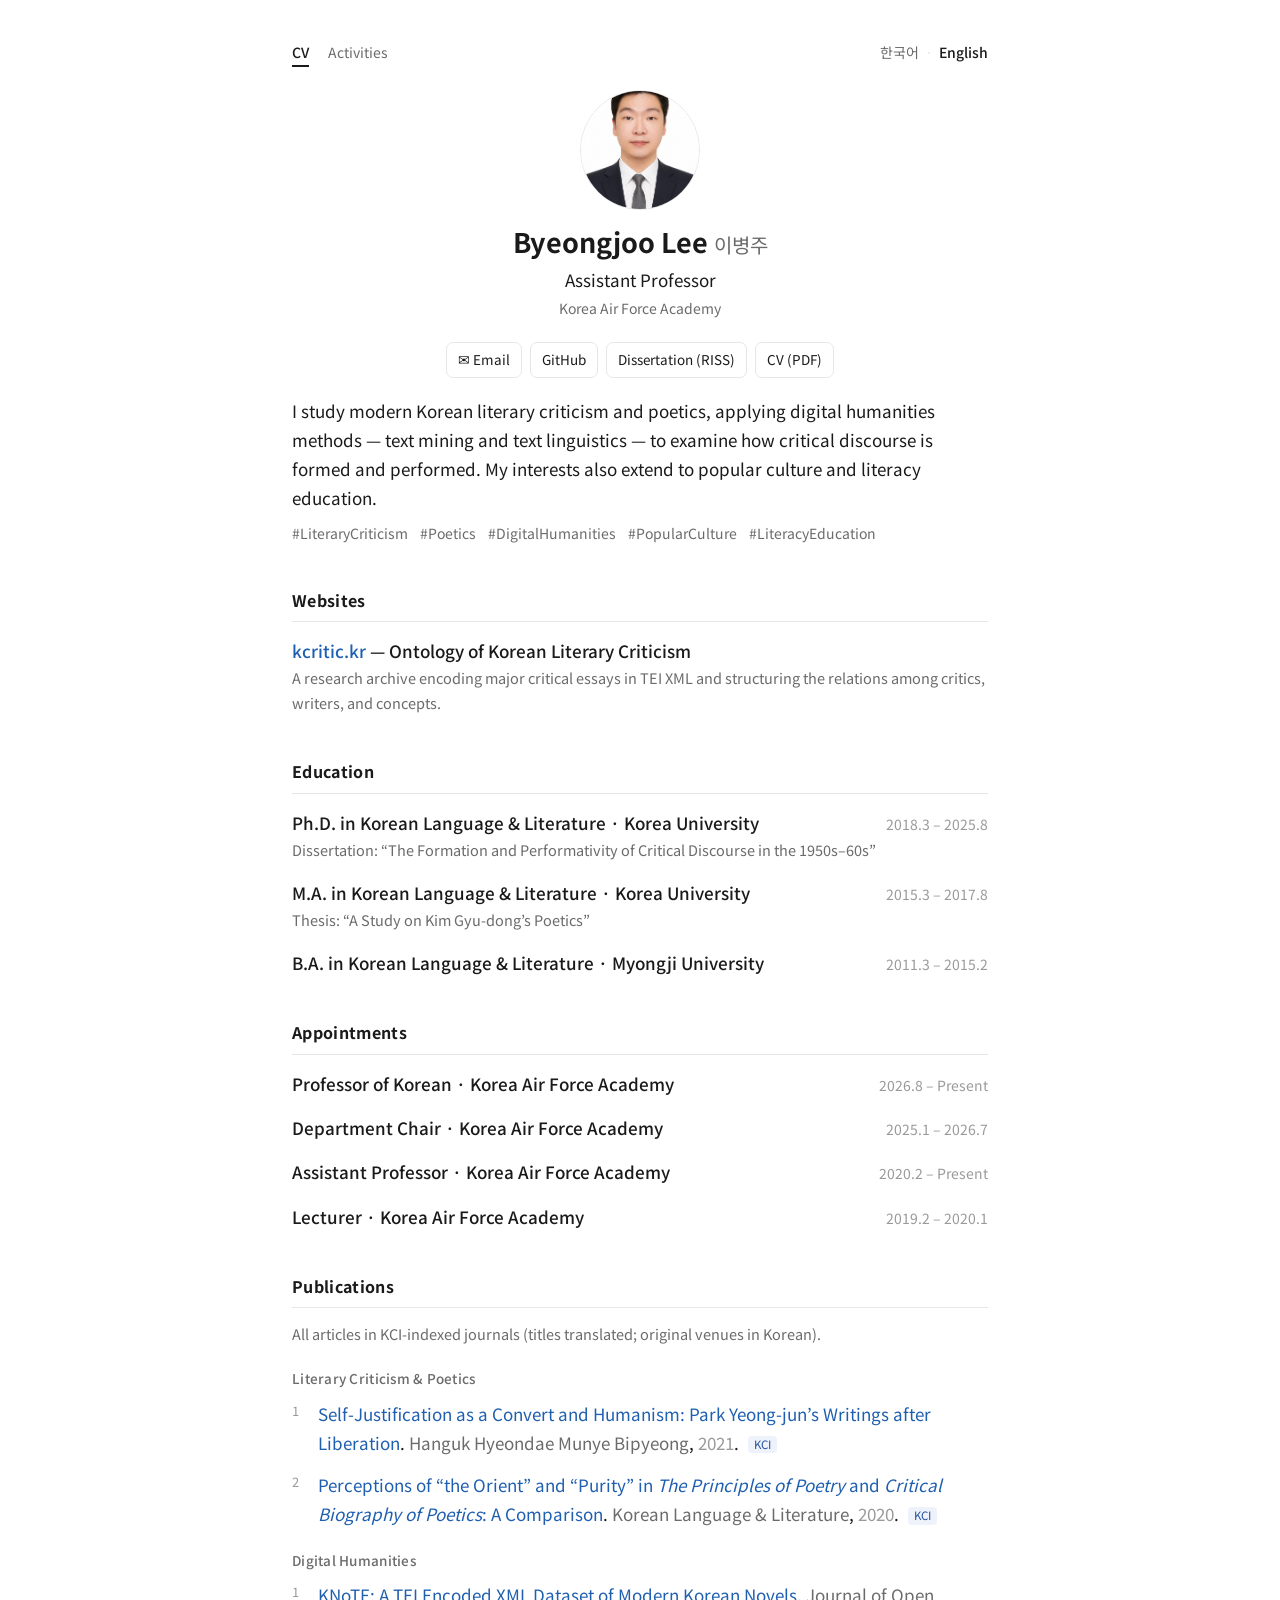
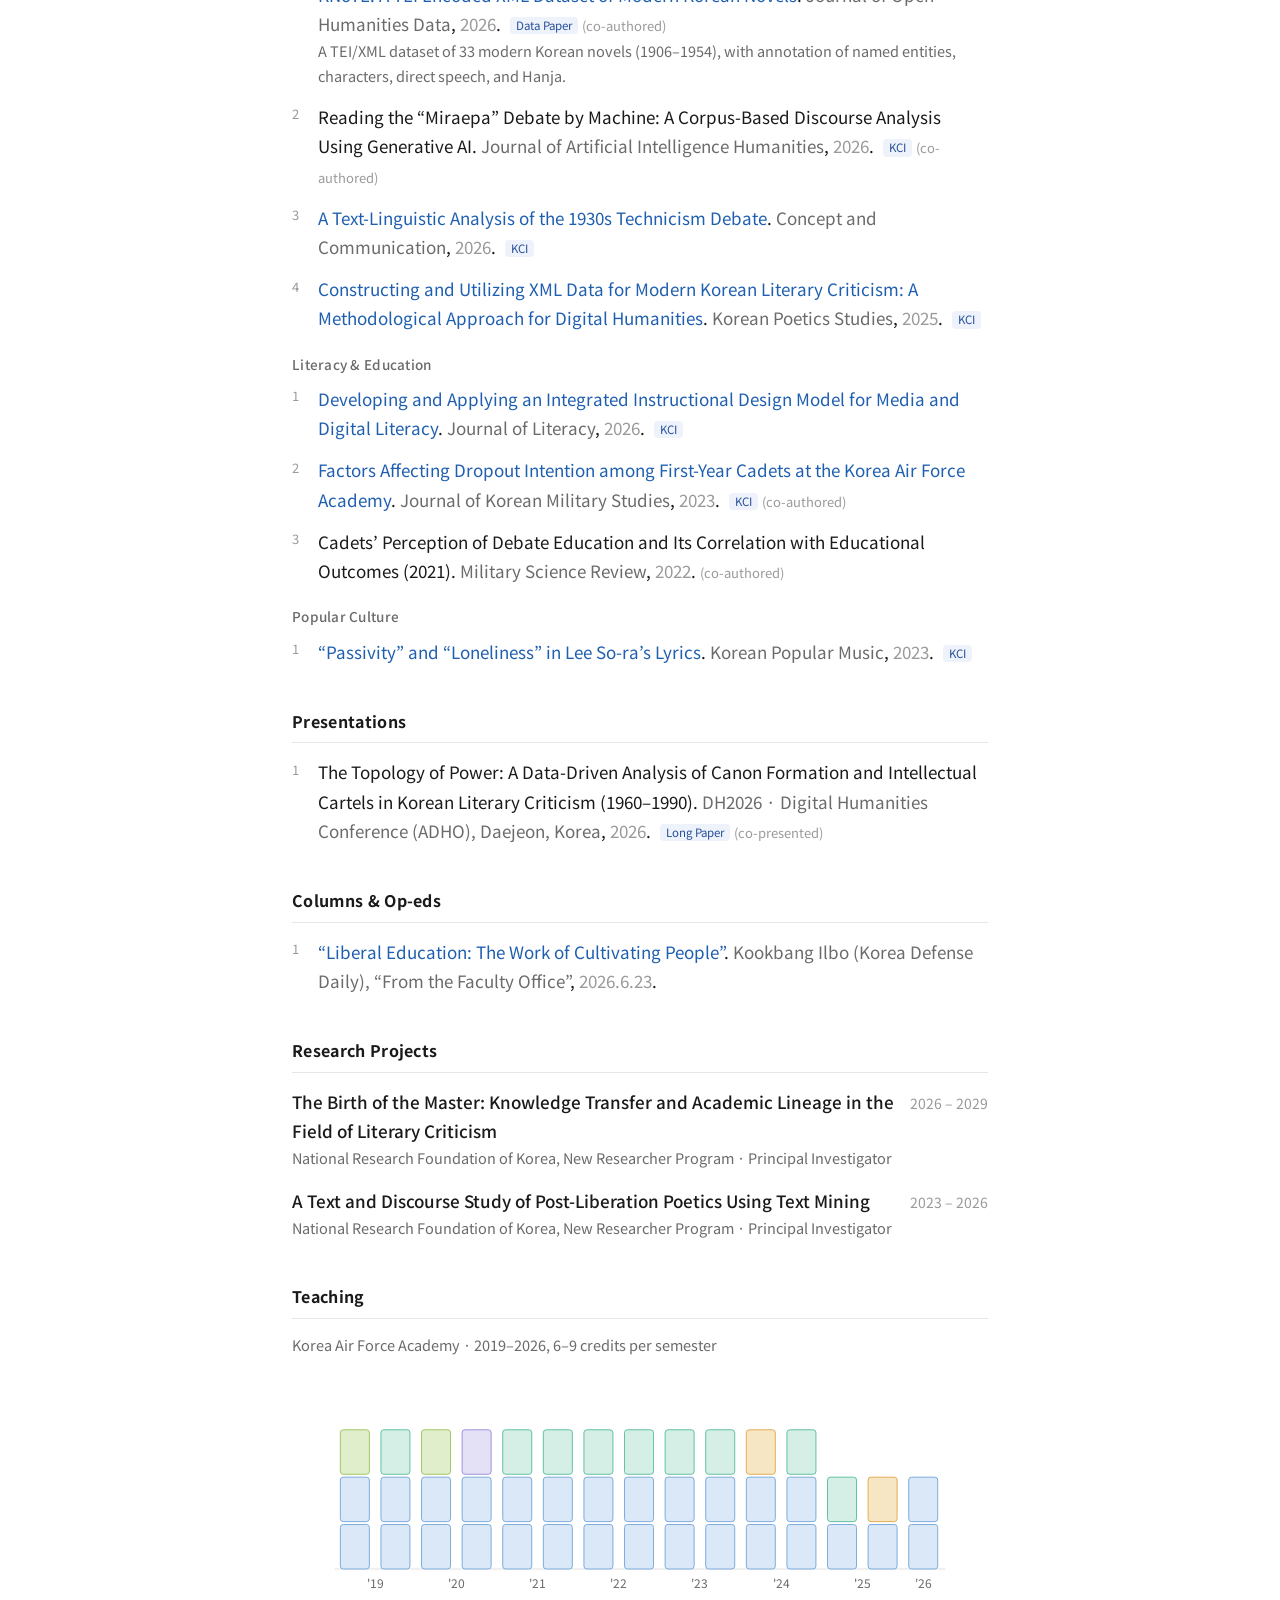
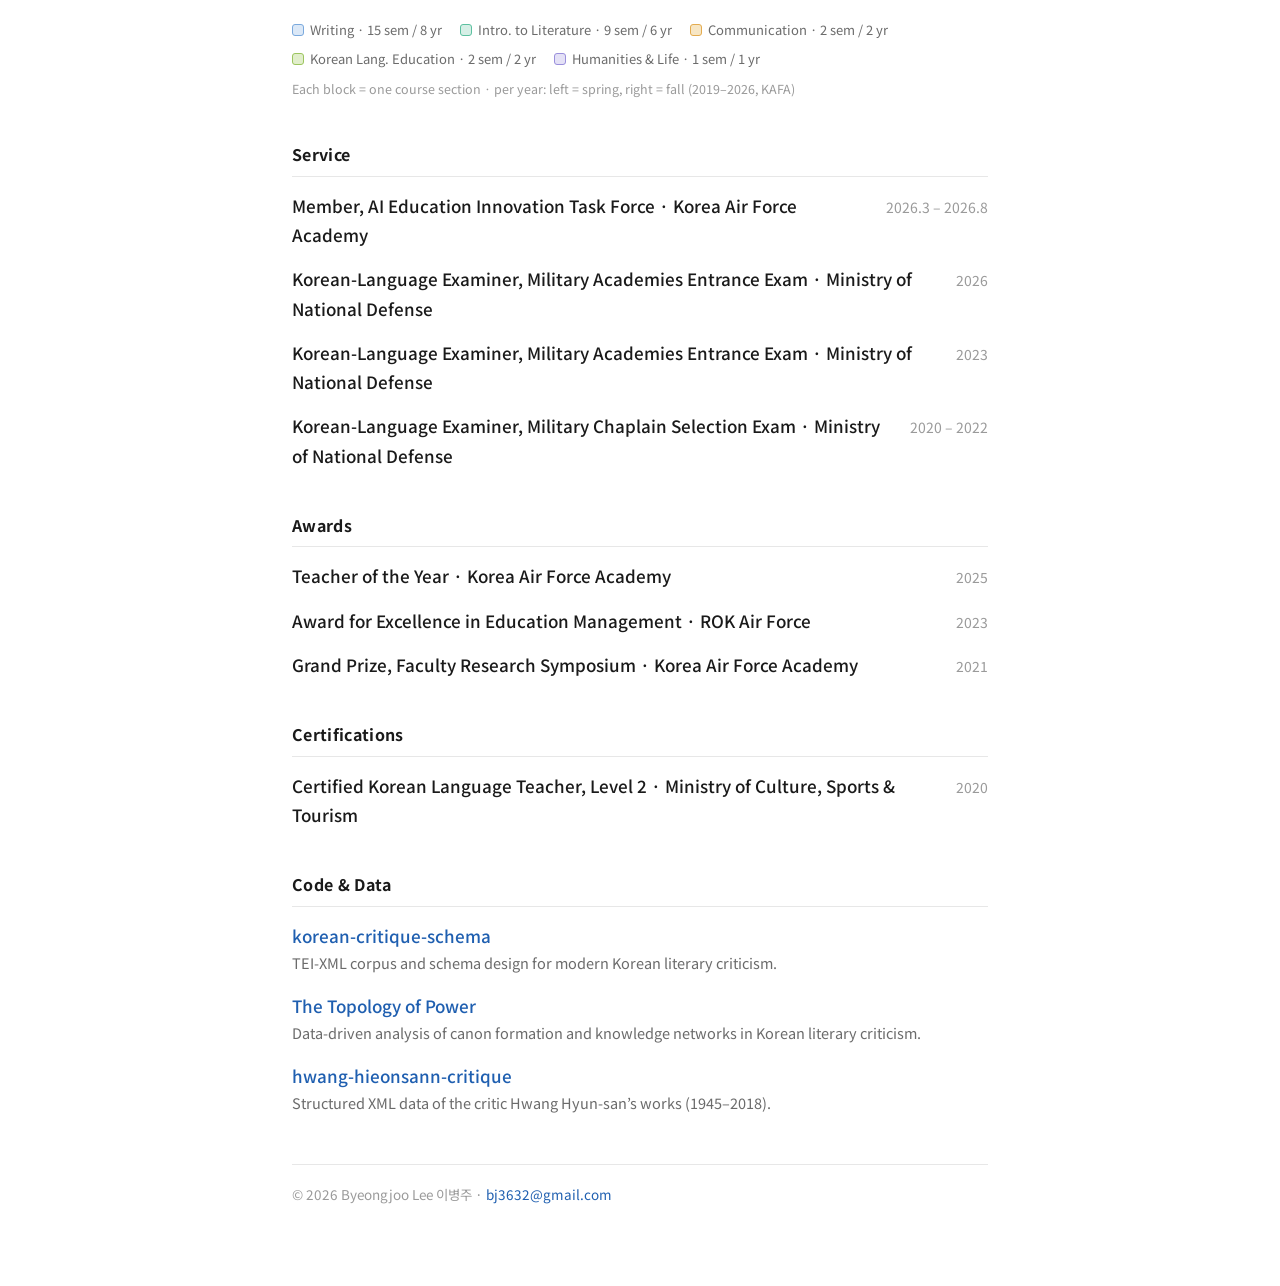
==== en/index.html @ 8354d191 "칼럼·기고 섹션 신설 및 국방일보 칼럼 추가 (한/영) - Columns & Op-eds 섹션 추가 (Presentations 아래) - 국방일보 「교수실에서」 '교양, 사람을 기" ====
<!DOCTYPE html>
<html lang="en">
<head>
<meta charset="utf-8">
<meta name="viewport" content="width=device-width, initial-scale=1">
<title>Byeongjoo Lee 이병주</title>
<meta name="description" content="Byeongjoo Lee — Assistant Professor, Korea Air Force Academy. Modern Korean literary criticism, poetics, and digital humanities.">
<link rel="preconnect" href="https://fonts.googleapis.com">
<link rel="preconnect" href="https://fonts.gstatic.com" crossorigin>
<link href="https://fonts.googleapis.com/css2?family=Noto+Sans+KR:wght@400;500;700&display=swap" rel="stylesheet">
<link rel="stylesheet" href="/style.css">
</head>
<body>
<main class="wrap">

  <div class="topbar">
    <nav class="tabs">
      <a class="on" href="/en/">CV</a>
      <a href="/en/gallery.html">Activities</a>
    </nav>
    <div class="lang"><a href="/">한국어</a><span class="sep">·</span><span class="on">English</span></div>
  </div>

  <header>
    <img src="/photo.jpg" alt="Byeongjoo Lee">
    <div>
      <h1 class="name">Byeongjoo Lee <span class="en">이병주</span></h1>
      <p class="role">Assistant Professor
        <span class="en">Korea Air Force Academy</span>
      </p>
    </div>
  </header>

  <nav class="links">
    <a href="mailto:bj3632@gmail.com">✉ Email</a>
    <a href="https://github.com/ByeongjooLee" target="_blank" rel="noopener">GitHub</a>
    <a href="https://www.riss.kr/link?id=T17283186" target="_blank" rel="noopener">Dissertation (RISS)</a>
    <a href="/cv.pdf" target="_blank" rel="noopener">CV (PDF)</a>
  </nav>

  <section class="bio">
    <p>I study modern Korean literary criticism and poetics, applying digital humanities methods — text mining and text linguistics — to examine how critical discourse is formed and performed. My interests also extend to popular culture and literacy education.</p>
    <div class="tags">
      <span>#LiteraryCriticism</span><span>#Poetics</span><span>#DigitalHumanities</span><span>#PopularCulture</span><span>#LiteracyEducation</span>
    </div>
  </section>

  <h2>Websites</h2>
  <div class="entry">
    <div class="row"><span class="t"><a href="https://kcritic.kr/" target="_blank" rel="noopener">kcritic.kr</a> — Ontology of Korean Literary Criticism</span></div>
    <div class="sub">A research archive encoding major critical essays in TEI XML and structuring the relations among critics, writers, and concepts.</div>
  </div>

  <h2>Education</h2>
  <div class="entry">
    <div class="row"><span class="t">Ph.D. in Korean Language &amp; Literature · Korea University</span><span class="d">2018.3 – 2025.8</span></div>
    <div class="sub">Dissertation: “The Formation and Performativity of Critical Discourse in the 1950s–60s”</div>
  </div>
  <div class="entry">
    <div class="row"><span class="t">M.A. in Korean Language &amp; Literature · Korea University</span><span class="d">2015.3 – 2017.8</span></div>
    <div class="sub">Thesis: “A Study on Kim Gyu-dong’s Poetics”</div>
  </div>
  <div class="entry">
    <div class="row"><span class="t">B.A. in Korean Language &amp; Literature · Myongji University</span><span class="d">2011.3 – 2015.2</span></div>
  </div>

  <h2>Appointments</h2>
  <div class="entry">
    <div class="row"><span class="t">Professor of Korean · Korea Air Force Academy</span><span class="d">2026.8 – Present</span></div>
  </div>
  <div class="entry">
    <div class="row"><span class="t">Department Chair · Korea Air Force Academy</span><span class="d">2025.1 – 2026.7</span></div>
  </div>
  <div class="entry">
    <div class="row"><span class="t">Assistant Professor · Korea Air Force Academy</span><span class="d">2020.2 – Present</span></div>
  </div>
  <div class="entry">
    <div class="row"><span class="t">Lecturer · Korea Air Force Academy</span><span class="d">2019.2 – 2020.1</span></div>
  </div>

  <h2>Publications</h2>
  <p class="sub" style="margin:0 0 4px;">All articles in KCI-indexed journals (titles translated; original venues in Korean).</p>

  <div class="ptype">Literary Criticism &amp; Poetics</div>
  <ol class="pubs">
    <li><a href="/papers/2021-park-yeongjun-humanism.pdf" download>Self-Justification as a Convert and Humanism: Park Yeong-jun’s Writings after Liberation</a>.
      <span class="venue">Hanguk Hyeondae Munye Bipyeong</span>, <span class="yr">2021</span>. <span class="badge">KCI</span></li>
    <li><a href="/papers/2020-orient-purity.pdf" download>Perceptions of “the Orient” and “Purity” in <i>The Principles of Poetry</i> and <i>Critical Biography of Poetics</i>: A Comparison</a>.
      <span class="venue">Korean Language &amp; Literature</span>, <span class="yr">2020</span>. <span class="badge">KCI</span></li>
  </ol>

  <div class="ptype">Digital Humanities</div>
  <ol class="pubs">
    <li><a href="https://doi.org/10.5334/johd.590" target="_blank" rel="noopener">KNoTE: A TEI Encoded XML Dataset of Modern Korean Novels</a>.
      <span class="venue">Journal of Open Humanities Data</span>, <span class="yr">2026</span>. <span class="badge">Data Paper</span> <span class="co">(co-authored)</span>
      <div class="sub">A TEI/XML dataset of 33 modern Korean novels (1906–1954), with annotation of named entities, characters, direct speech, and Hanja.</div></li>
    <li>Reading the “Miraepa” Debate by Machine: A Corpus-Based Discourse Analysis Using Generative AI.
      <span class="venue">Journal of Artificial Intelligence Humanities</span>, <span class="yr">2026</span>. <span class="badge">KCI</span> <span class="co">(co-authored)</span></li>
    <li><a href="/papers/2026-technicism-debate.pdf" download>A Text-Linguistic Analysis of the 1930s Technicism Debate</a>.
      <span class="venue">Concept and Communication</span>, <span class="yr">2026</span>. <span class="badge">KCI</span></li>
    <li><a href="/papers/2025-xml-criticism.pdf" download>Constructing and Utilizing XML Data for Modern Korean Literary Criticism: A Methodological Approach for Digital Humanities</a>.
      <span class="venue">Korean Poetics Studies</span>, <span class="yr">2025</span>. <span class="badge">KCI</span></li>
  </ol>

  <div class="ptype">Literacy &amp; Education</div>
  <ol class="pubs">
    <li><a href="/papers/2026-media-literacy.pdf" download>Developing and Applying an Integrated Instructional Design Model for Media and Digital Literacy</a>.
      <span class="venue">Journal of Literacy</span>, <span class="yr">2026</span>. <span class="badge">KCI</span></li>
    <li><a href="/papers/2023-cadet-dropout.pdf" download>Factors Affecting Dropout Intention among First-Year Cadets at the Korea Air Force Academy</a>.
      <span class="venue">Journal of Korean Military Studies</span>, <span class="yr">2023</span>. <span class="badge">KCI</span> <span class="co">(co-authored)</span></li>
    <li>Cadets’ Perception of Debate Education and Its Correlation with Educational Outcomes (2021).
      <span class="venue">Military Science Review</span>, <span class="yr">2022</span>. <span class="co">(co-authored)</span></li>
  </ol>

  <div class="ptype">Popular Culture</div>
  <ol class="pubs">
    <li><a href="/papers/2023-leesora-lyrics.pdf" download>“Passivity” and “Loneliness” in Lee So-ra’s Lyrics</a>.
      <span class="venue">Korean Popular Music</span>, <span class="yr">2023</span>. <span class="badge">KCI</span></li>
  </ol>

  <h2>Presentations</h2>
  <ol class="pubs">
    <li>The Topology of Power: A Data-Driven Analysis of Canon Formation and Intellectual Cartels in Korean Literary Criticism (1960–1990).
      <span class="venue">DH2026 · Digital Humanities Conference (ADHO), Daejeon, Korea</span>, <span class="yr">2026</span>. <span class="badge">Long Paper</span> <span class="co">(co-presented)</span></li>
  </ol>

  <h2>Columns &amp; Op-eds</h2>
  <ol class="pubs">
    <li><a href="https://kookbang.dema.mil.kr/newsWeb/20260623/1/ATCE_CTGR_0050060000/view.do" target="_blank" rel="noopener">“Liberal Education: The Work of Cultivating People”</a>.
      <span class="venue">Kookbang Ilbo (Korea Defense Daily), “From the Faculty Office”</span>, <span class="yr">2026.6.23</span>.</li>
  </ol>

  <h2>Research Projects</h2>
  <div class="entry">
    <div class="row"><span class="t">The Birth of the Master: Knowledge Transfer and Academic Lineage in the Field of Literary Criticism</span><span class="d">2026 – 2029</span></div>
    <div class="sub">National Research Foundation of Korea, New Researcher Program · Principal Investigator</div>
  </div>
  <div class="entry">
    <div class="row"><span class="t">A Text and Discourse Study of Post-Liberation Poetics Using Text Mining</span><span class="d">2023 – 2026</span></div>
    <div class="sub">National Research Foundation of Korea, New Researcher Program · Principal Investigator</div>
  </div>

  <h2>Teaching</h2>
  <p class="sub" style="margin:0 0 4px;">Korea Air Force Academy · 2019–2026, 6–9 credits per semester</p>
  <div id="teaching-chart" data-lang="en"></div>

  <h2>Service</h2>
  <div class="entry">
    <div class="row"><span class="t">Member, AI Education Innovation Task Force · Korea Air Force Academy</span><span class="d">2026.3 – 2026.8</span></div>
  </div>
  <div class="entry">
    <div class="row"><span class="t">Korean-Language Examiner, Military Academies Entrance Exam · Ministry of National Defense</span><span class="d">2026</span></div>
  </div>
  <div class="entry">
    <div class="row"><span class="t">Korean-Language Examiner, Military Academies Entrance Exam · Ministry of National Defense</span><span class="d">2023</span></div>
  </div>
  <div class="entry">
    <div class="row"><span class="t">Korean-Language Examiner, Military Chaplain Selection Exam · Ministry of National Defense</span><span class="d">2020 – 2022</span></div>
  </div>

  <h2>Awards</h2>
  <div class="entry">
    <div class="row"><span class="t">Teacher of the Year · Korea Air Force Academy</span><span class="d">2025</span></div>
  </div>
  <div class="entry">
    <div class="row"><span class="t">Award for Excellence in Education Management · ROK Air Force</span><span class="d">2023</span></div>
  </div>
  <div class="entry">
    <div class="row"><span class="t">Grand Prize, Faculty Research Symposium · Korea Air Force Academy</span><span class="d">2021</span></div>
  </div>

  <h2>Certifications</h2>
  <div class="entry">
    <div class="row"><span class="t">Certified Korean Language Teacher, Level 2 · Ministry of Culture, Sports &amp; Tourism</span><span class="d">2020</span></div>
  </div>

  <h2>Code &amp; Data</h2>
  <div class="entry">
    <div class="row"><span class="t"><a href="https://github.com/ByeongjooLee/korean-critique-schema" target="_blank" rel="noopener">korean-critique-schema</a></span></div>
    <div class="sub">TEI-XML corpus and schema design for modern Korean literary criticism.</div>
  </div>
  <div class="entry">
    <div class="row"><span class="t"><a href="https://github.com/ByeongjooLee/The-Topology-of-Power" target="_blank" rel="noopener">The Topology of Power</a></span></div>
    <div class="sub">Data-driven analysis of canon formation and knowledge networks in Korean literary criticism.</div>
  </div>
  <div class="entry">
    <div class="row"><span class="t"><a href="https://github.com/ByeongjooLee/hwang-hieonsann-critique" target="_blank" rel="noopener">hwang-hieonsann-critique</a></span></div>
    <div class="sub">Structured XML data of the critic Hwang Hyun-san’s works (1945–2018).</div>
  </div>

  <footer>
    © <span id="yr">2026</span> Byeongjoo Lee 이병주 · <a href="mailto:bj3632@gmail.com">bj3632@gmail.com</a>
  </footer>

</main>
<script src="/teaching.js" defer></script>
<script>document.getElementById('yr').textContent=new Date().getFullYear();</script>
</body>
</html>
---- style.css ----
:root{
  --ink:#1a1a1a;
  --muted:#6b6b6b;
  --faint:#9a9a9a;
  --line:#e7e7e7;
  --link:#1f5fb0;
  --badge-bg:#eef2fb;
  --badge-ink:#27509a;
}
*{box-sizing:border-box;}
html{-webkit-text-size-adjust:100%;}
body{
  font-family:"Noto Sans KR","Apple SD Gothic Neo","Malgun Gothic",-apple-system,BlinkMacSystemFont,"Segoe UI",Roboto,sans-serif;
  color:var(--ink);
  background:#fff;
  line-height:1.72;
  font-size:17px;
  margin:0;
}
.wrap{max-width:740px;margin:0 auto;padding:40px 22px 80px;}
a{color:var(--link);text-decoration:none;}
a:hover{text-decoration:underline;}

/* Top bar: tabs + language */
.topbar{display:flex;justify-content:space-between;align-items:center;gap:12px;margin-bottom:26px;font-size:14px;flex-wrap:wrap;}
.tabs a{margin-right:16px;color:var(--muted);padding-bottom:3px;}
.tabs a:hover{text-decoration:none;color:var(--ink);}
.tabs a.on{color:var(--ink);font-weight:500;border-bottom:2px solid var(--ink);}
.lang a{color:var(--muted);}
.lang .on{color:var(--ink);font-weight:500;}
.lang .sep{color:var(--line);margin:0 6px;}

/* Header (centered) */
header{display:flex;flex-direction:column;align-items:center;text-align:center;gap:14px;margin-top:6px;}
header img{width:120px;height:120px;border-radius:50%;object-fit:cover;flex-shrink:0;border:1px solid var(--line);}
.name{font-size:27px;font-weight:700;line-height:1.3;margin:0;}
.name .en{font-weight:400;color:var(--muted);font-size:20px;}
.role{margin:6px 0 0;color:var(--ink);}
.role .en{display:block;color:var(--muted);font-size:14px;margin-top:2px;}

/* Quick links */
.links{display:flex;flex-wrap:wrap;justify-content:center;gap:8px;margin:22px 0 8px;}
.links a{
  display:inline-flex;align-items:center;gap:6px;
  font-size:13.5px;color:var(--ink);
  border:1px solid var(--line);border-radius:7px;padding:5px 11px;
}
.links a:hover{border-color:#c9c9c9;text-decoration:none;background:#fafafa;}

/* Bio */
.bio{margin:18px 0 2px;}
.bio p{margin:0 0 8px;}
.tags{color:var(--muted);font-size:14px;}
.tags span{margin-right:12px;white-space:nowrap;}

/* Sections */
h2{
  font-size:16px;font-weight:700;letter-spacing:.02em;
  margin:42px 0 14px;padding-bottom:7px;border-bottom:1px solid var(--line);
}
.entry{margin-bottom:15px;}
.row{display:flex;justify-content:space-between;gap:16px;align-items:baseline;}
.row .t{font-weight:500;}
.row .d{color:var(--faint);font-size:14px;white-space:nowrap;}
.sub{color:var(--muted);font-size:14.5px;margin-top:1px;}

/* Publications */
.ptype{font-size:13.5px;color:var(--muted);margin:20px 0 8px;font-weight:500;letter-spacing:.02em;}
.ptype:first-of-type{margin-top:4px;}
ol.pubs{list-style:none;counter-reset:p;margin:0;padding:0;}
ol.pubs li{position:relative;padding-left:26px;margin-bottom:13px;}
ol.pubs li:before{
  counter-increment:p;content:counter(p);
  position:absolute;left:0;top:.1em;color:var(--faint);font-size:13px;
}
.venue{color:var(--muted);}
.yr{color:var(--faint);}
.co{color:var(--faint);font-size:13px;}
.badge{
  display:inline-block;font-size:11.5px;line-height:1.5;
  background:var(--badge-bg);color:var(--badge-ink);
  border-radius:4px;padding:0 6px;margin-left:5px;vertical-align:1px;
}

/* Teaching chart */
.chart-scroll{overflow-x:auto;margin-top:8px;}
.chart-scroll svg{min-width:560px;width:100%;height:auto;display:block;}
.legend{display:flex;flex-wrap:wrap;gap:6px 18px;margin-top:12px;font-size:13px;color:var(--muted);}
.legend i{display:inline-block;width:12px;height:12px;border-radius:3px;margin-right:6px;vertical-align:-1px;border:1px solid rgba(0,0,0,.15);}
.cap{font-size:12.5px;color:var(--faint);margin-top:8px;}

/* Gallery */
.gallery{display:grid;grid-template-columns:repeat(auto-fill,minmax(210px,1fr));gap:14px;margin-top:12px;}
.gallery figure{margin:0;}
.gallery img{width:100%;height:190px;object-fit:cover;border-radius:9px;border:1px solid var(--line);display:block;background:#f4f4f4;}
.gallery figcaption{font-size:13px;color:var(--muted);margin-top:7px;line-height:1.5;}
.empty{color:var(--faint);font-size:14.5px;border:1px dashed #d8d8d8;border-radius:10px;padding:30px 24px;text-align:center;margin-top:12px;}

footer{margin-top:48px;padding-top:18px;border-top:1px solid var(--line);color:var(--faint);font-size:13.5px;}

@media (max-width:560px){
  body{font-size:16px;}
  .wrap{padding:30px 18px 64px;}
  header img{width:96px;height:96px;}
  .name{font-size:23px;}
  .name .en{font-size:17px;}
  .row{flex-direction:column;}
  .row .d{font-size:13px;}
  .gallery img{height:160px;}
}
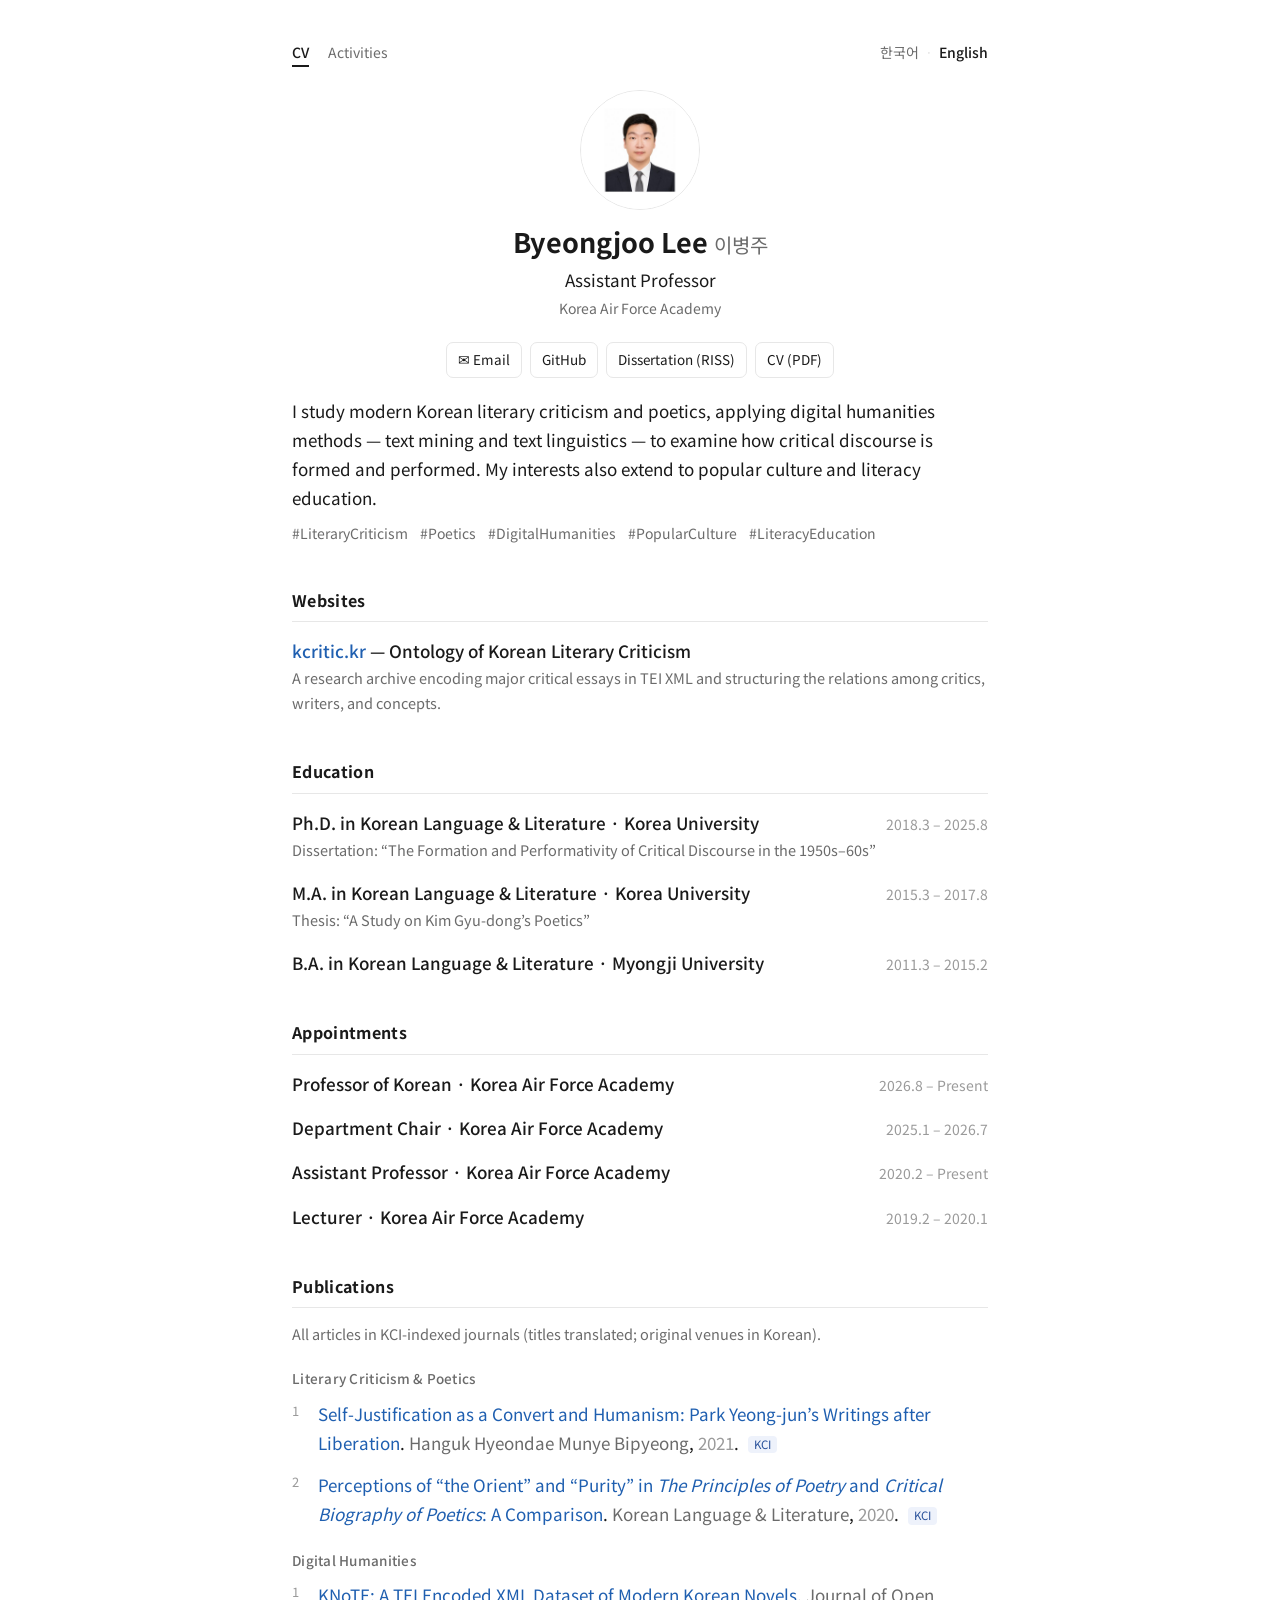
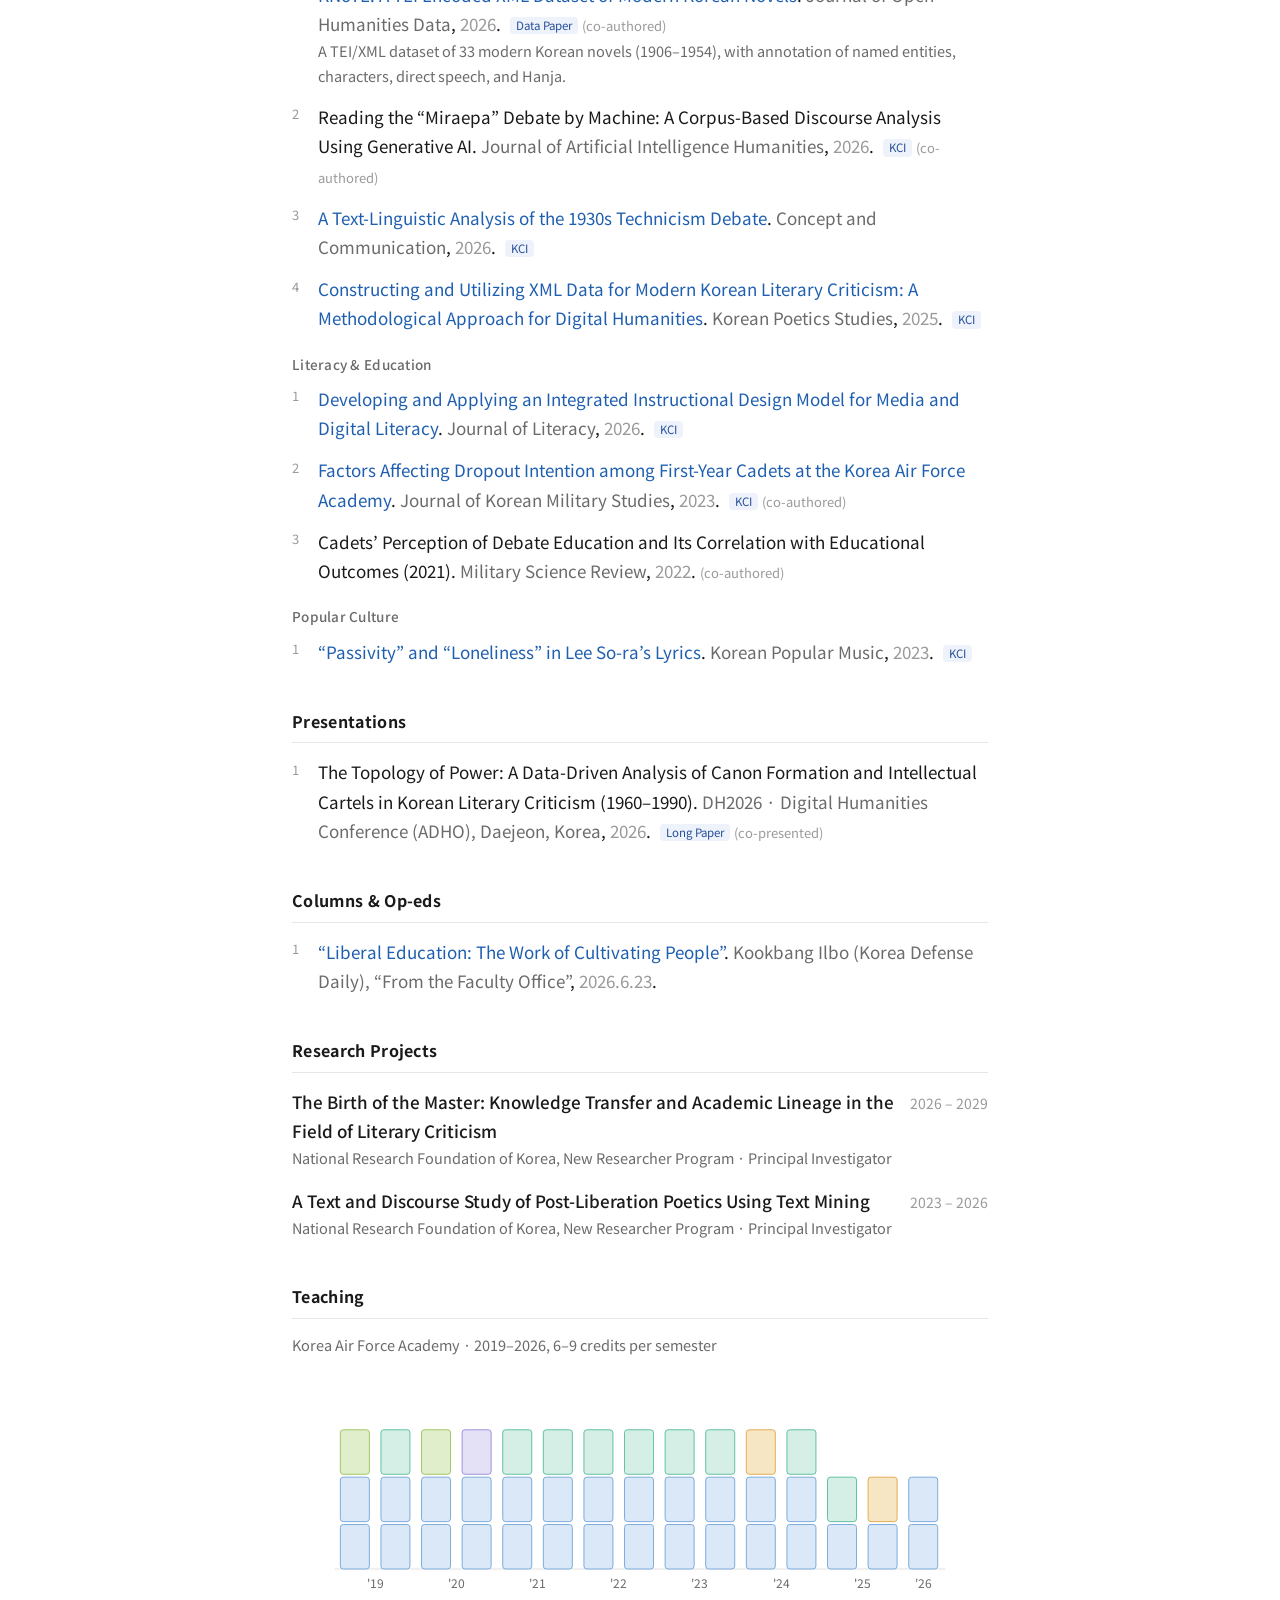
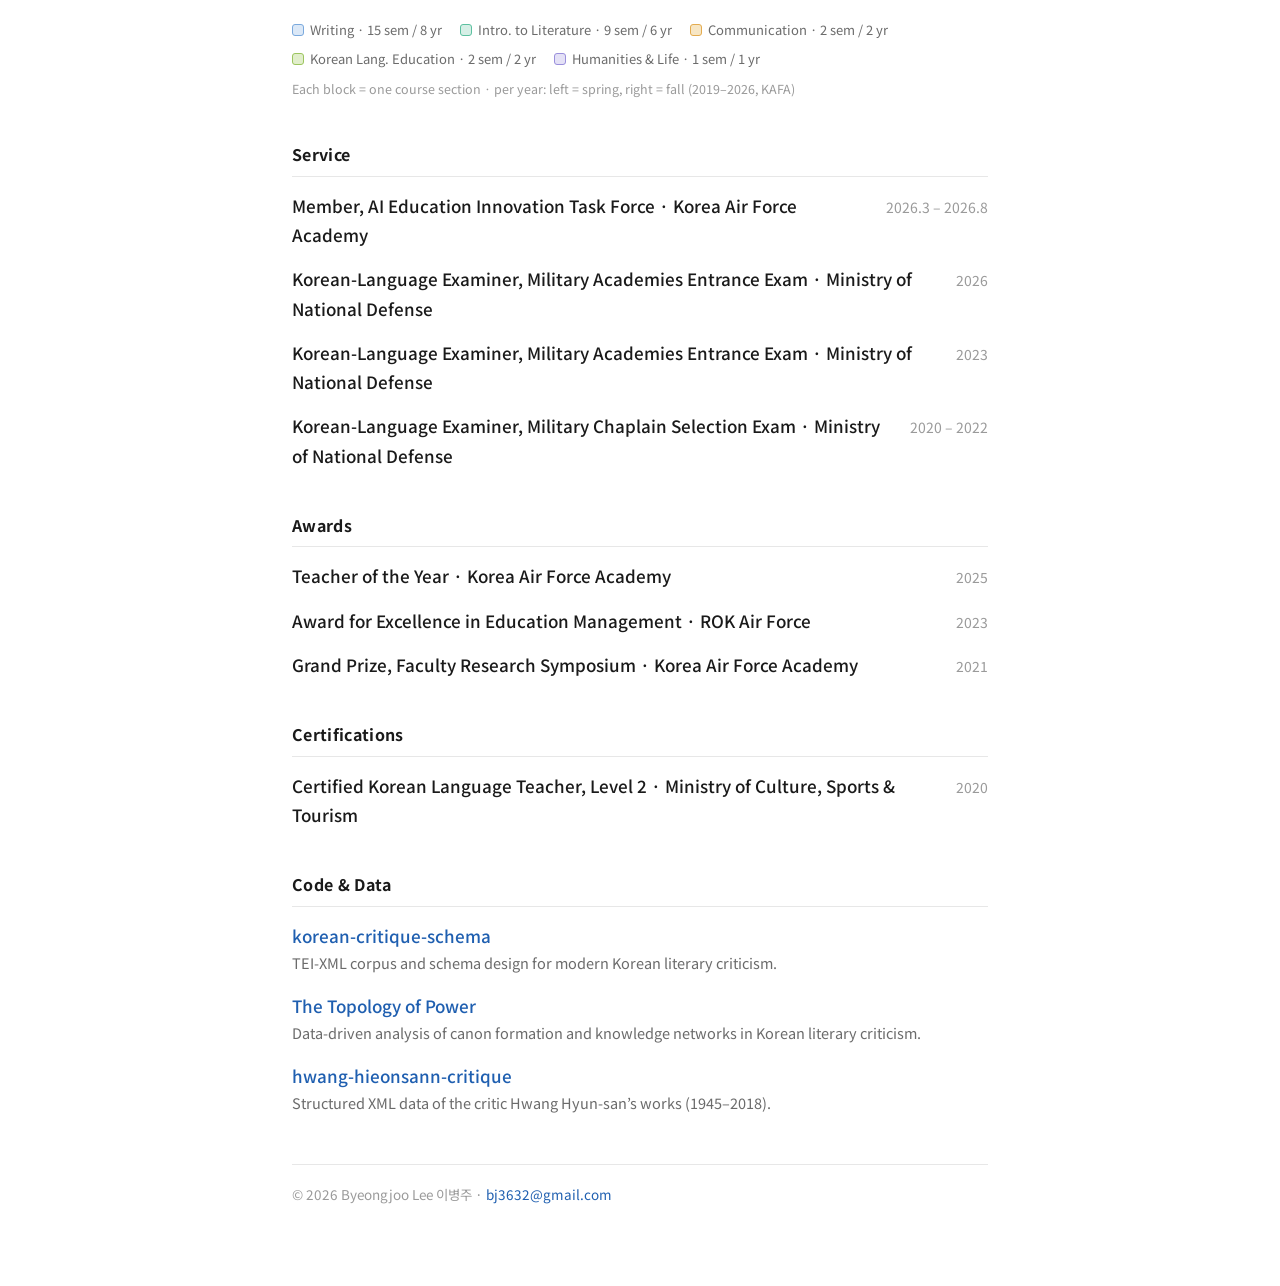
==== commit 73a6dc84: "프로필 사진 캐시 무효화 쿼리 추가 (한/영) - img src에 ?v= 버전 파라미터를 붙여 브라우저 캐시 강제 갱신  Co-Authored-By: Claude Opus 4.8 " ====
--- a/en/index.html
+++ b/en/index.html
@@ -22,7 +22,7 @@
   </div>
 
   <header>
-    <img src="/photo.jpg" alt="Byeongjoo Lee">
+    <img src="/photo.jpg?v=2026081402" alt="Byeongjoo Lee">
     <div>
       <h1 class="name">Byeongjoo Lee <span class="en">이병주</span></h1>
       <p class="role">Assistant Professor
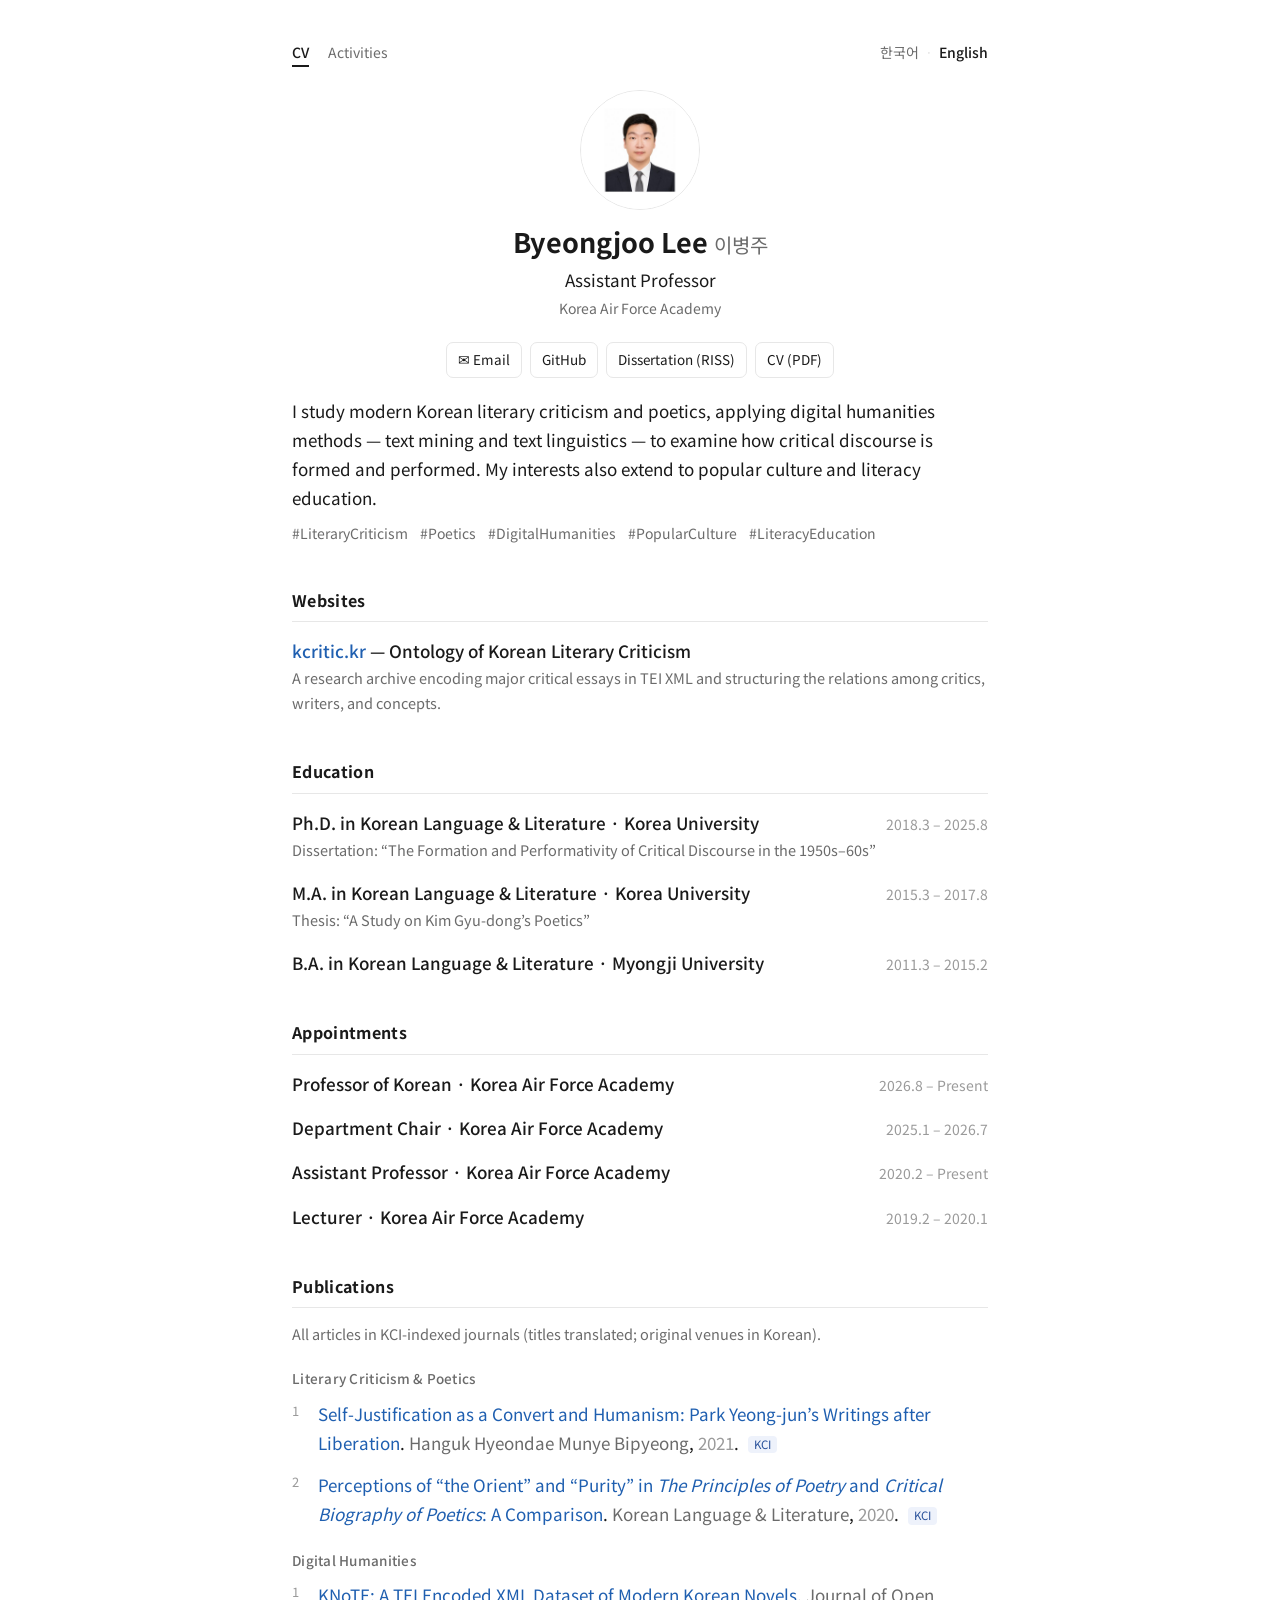
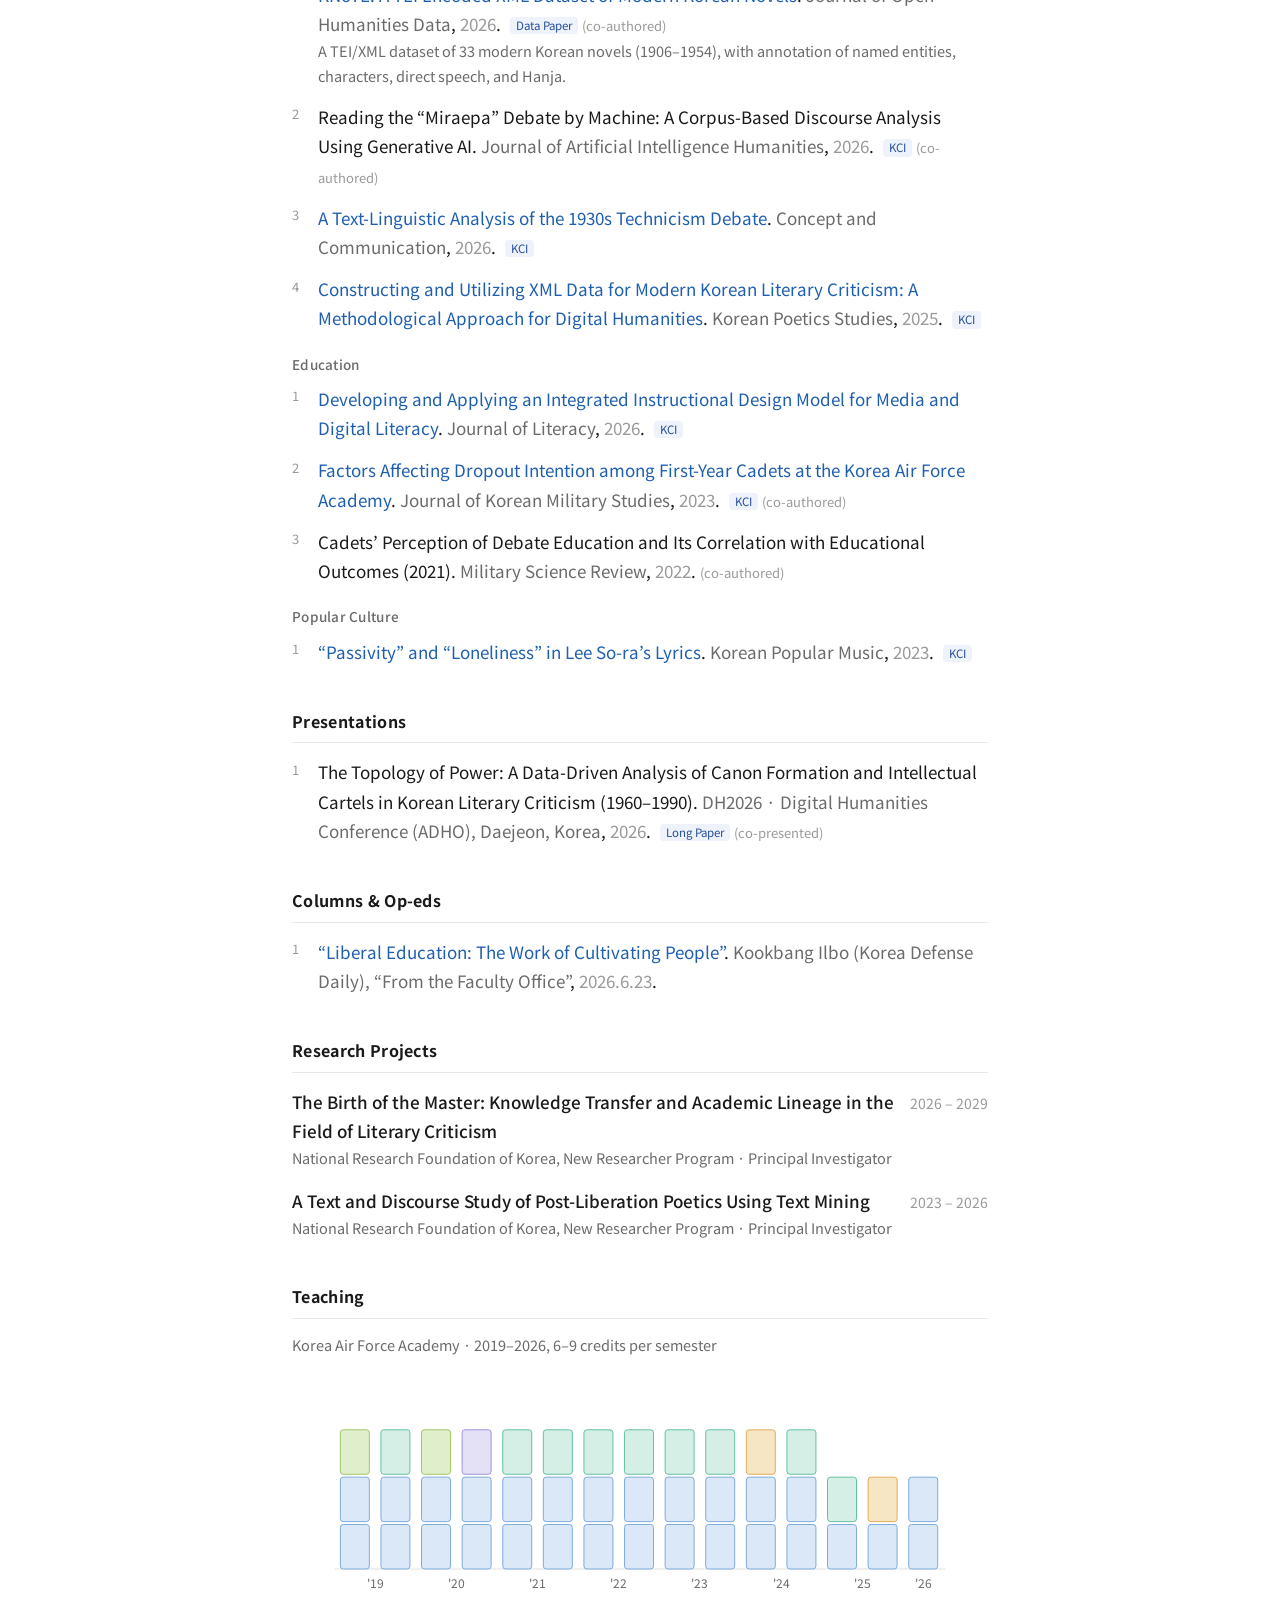
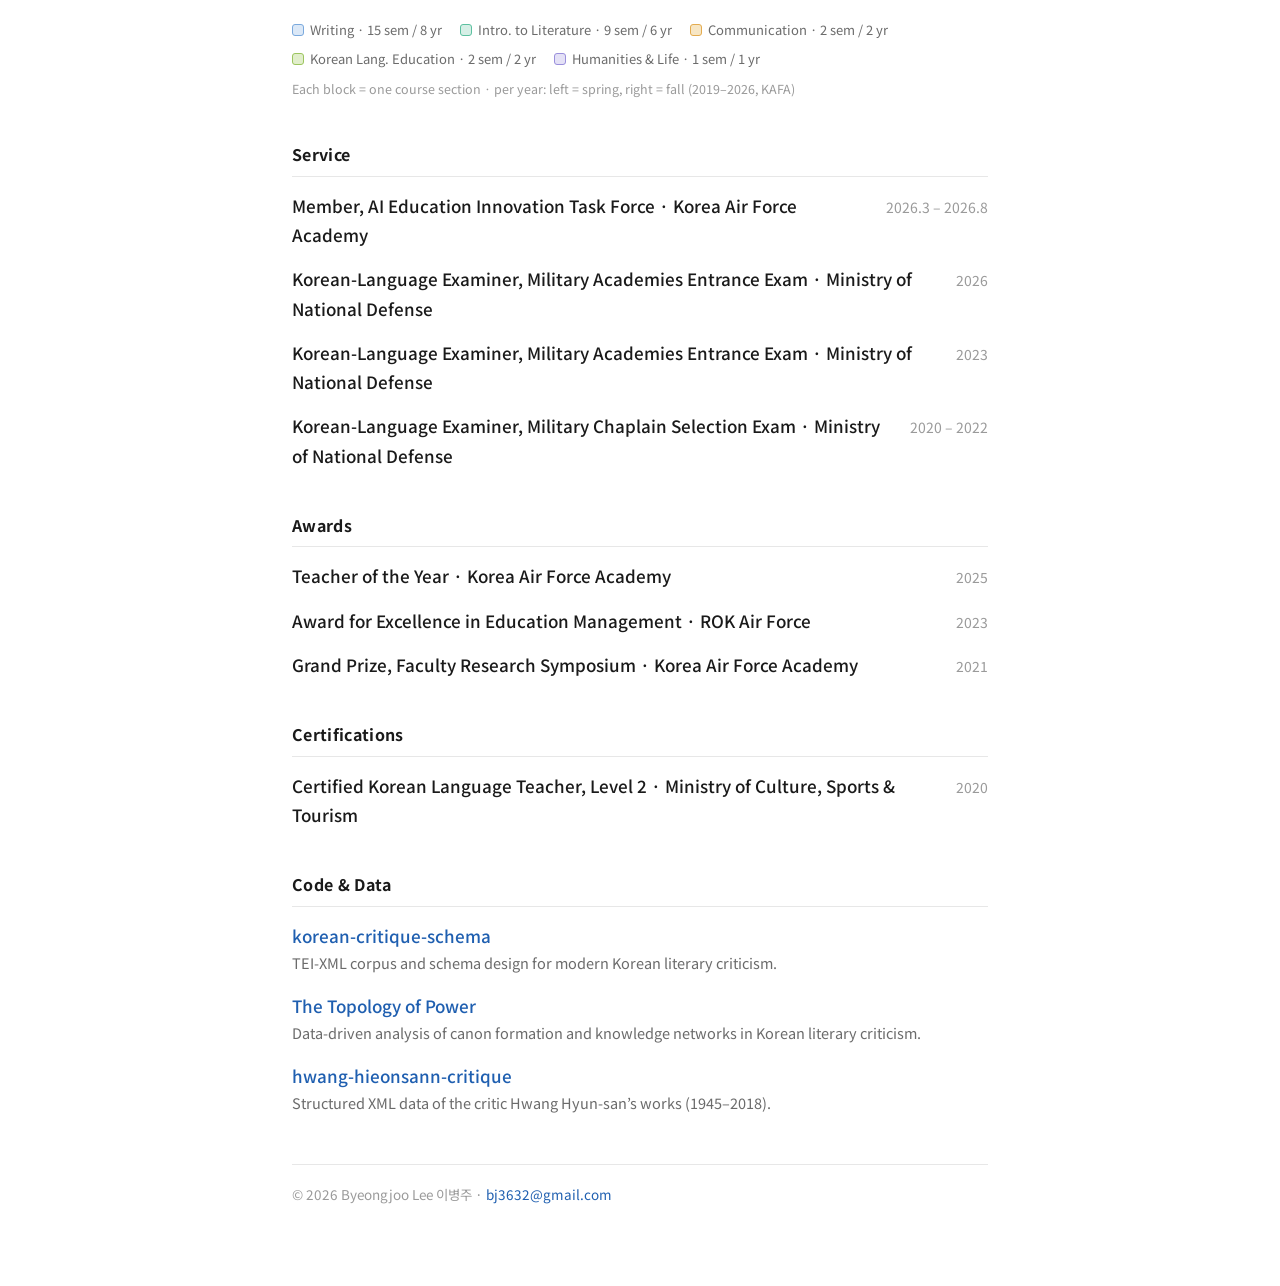
==== commit 639e57ce: "논문 분류명 변경: 문학·리터러시 교육 → 교육학 (한/영) Co-Authored-By: Claude Opus 4.8 <noreply@anthropic.com>" ====
--- a/en/index.html
+++ b/en/index.html
@@ -102,7 +102,7 @@
       <span class="venue">Korean Poetics Studies</span>, <span class="yr">2025</span>. <span class="badge">KCI</span></li>
   </ol>
 
-  <div class="ptype">Literacy &amp; Education</div>
+  <div class="ptype">Education</div>
   <ol class="pubs">
     <li><a href="/papers/2026-media-literacy.pdf" download>Developing and Applying an Integrated Instructional Design Model for Media and Digital Literacy</a>.
       <span class="venue">Journal of Literacy</span>, <span class="yr">2026</span>. <span class="badge">KCI</span></li>
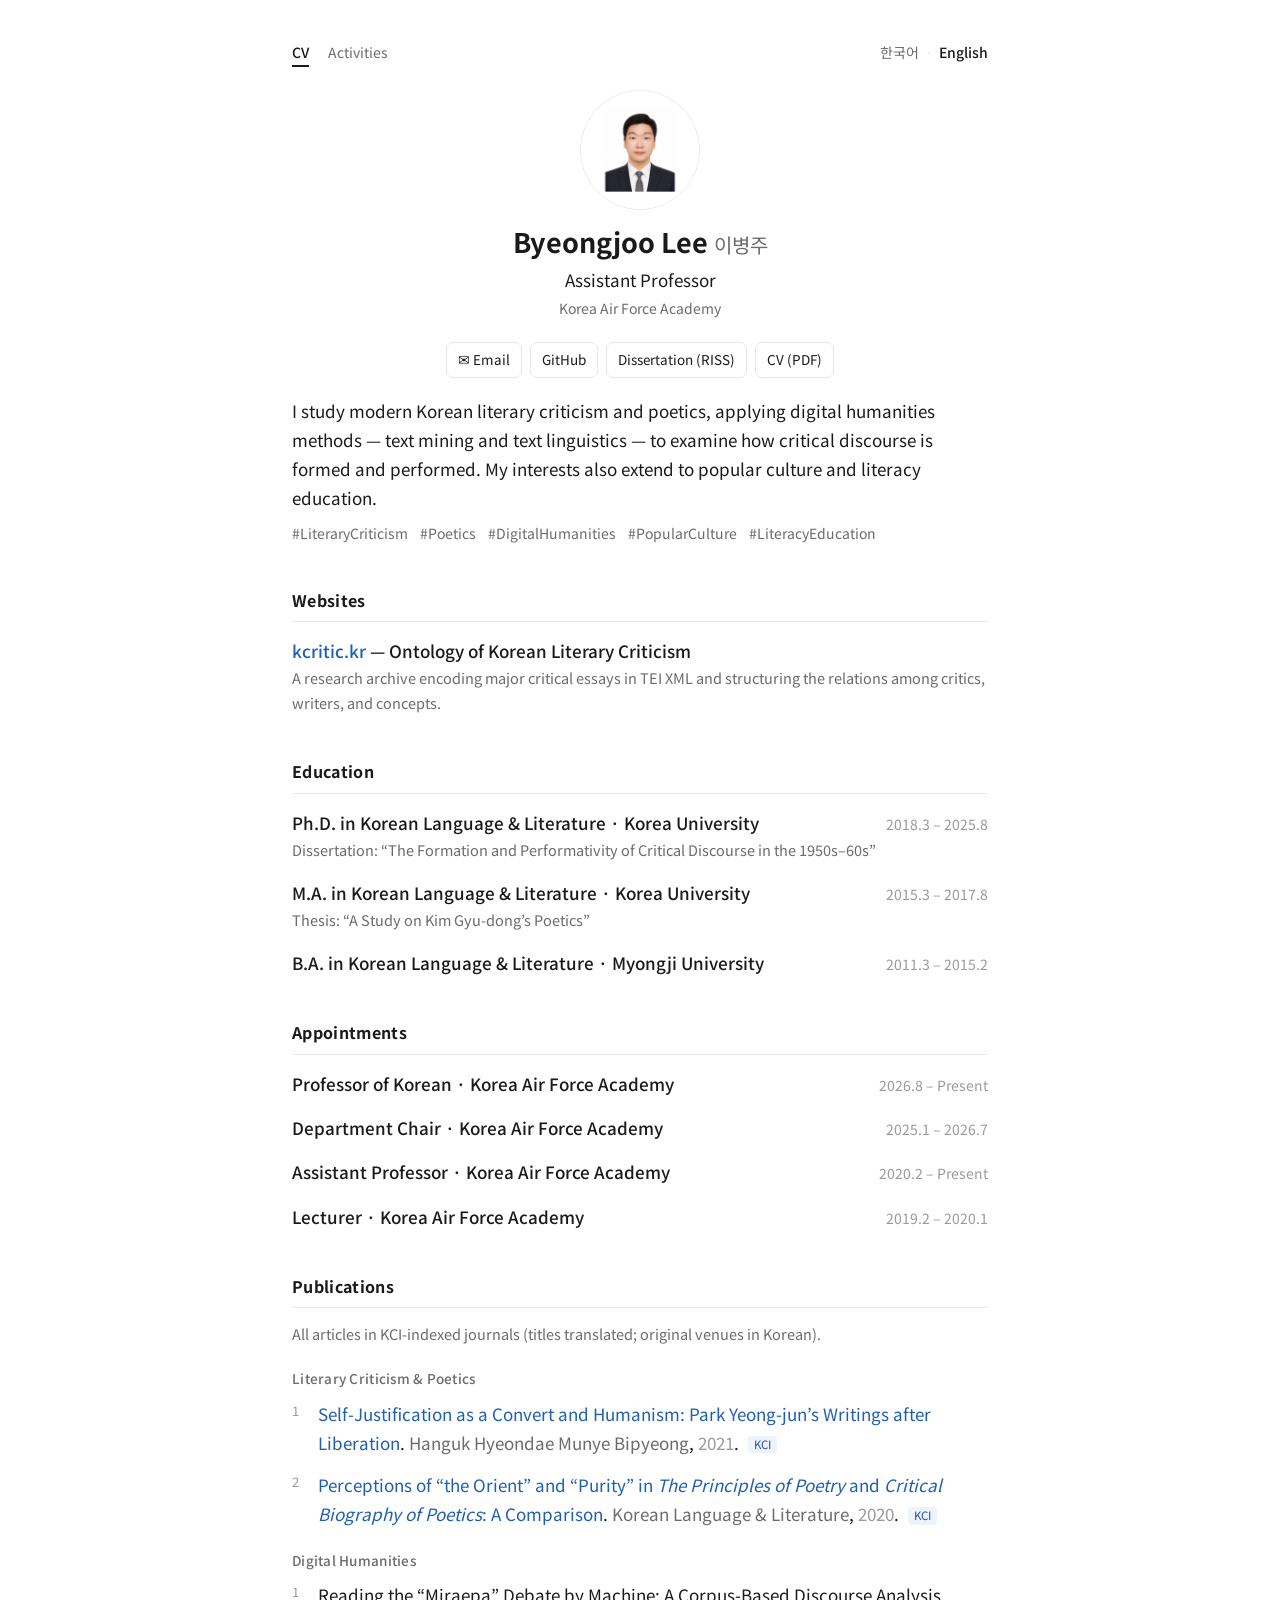
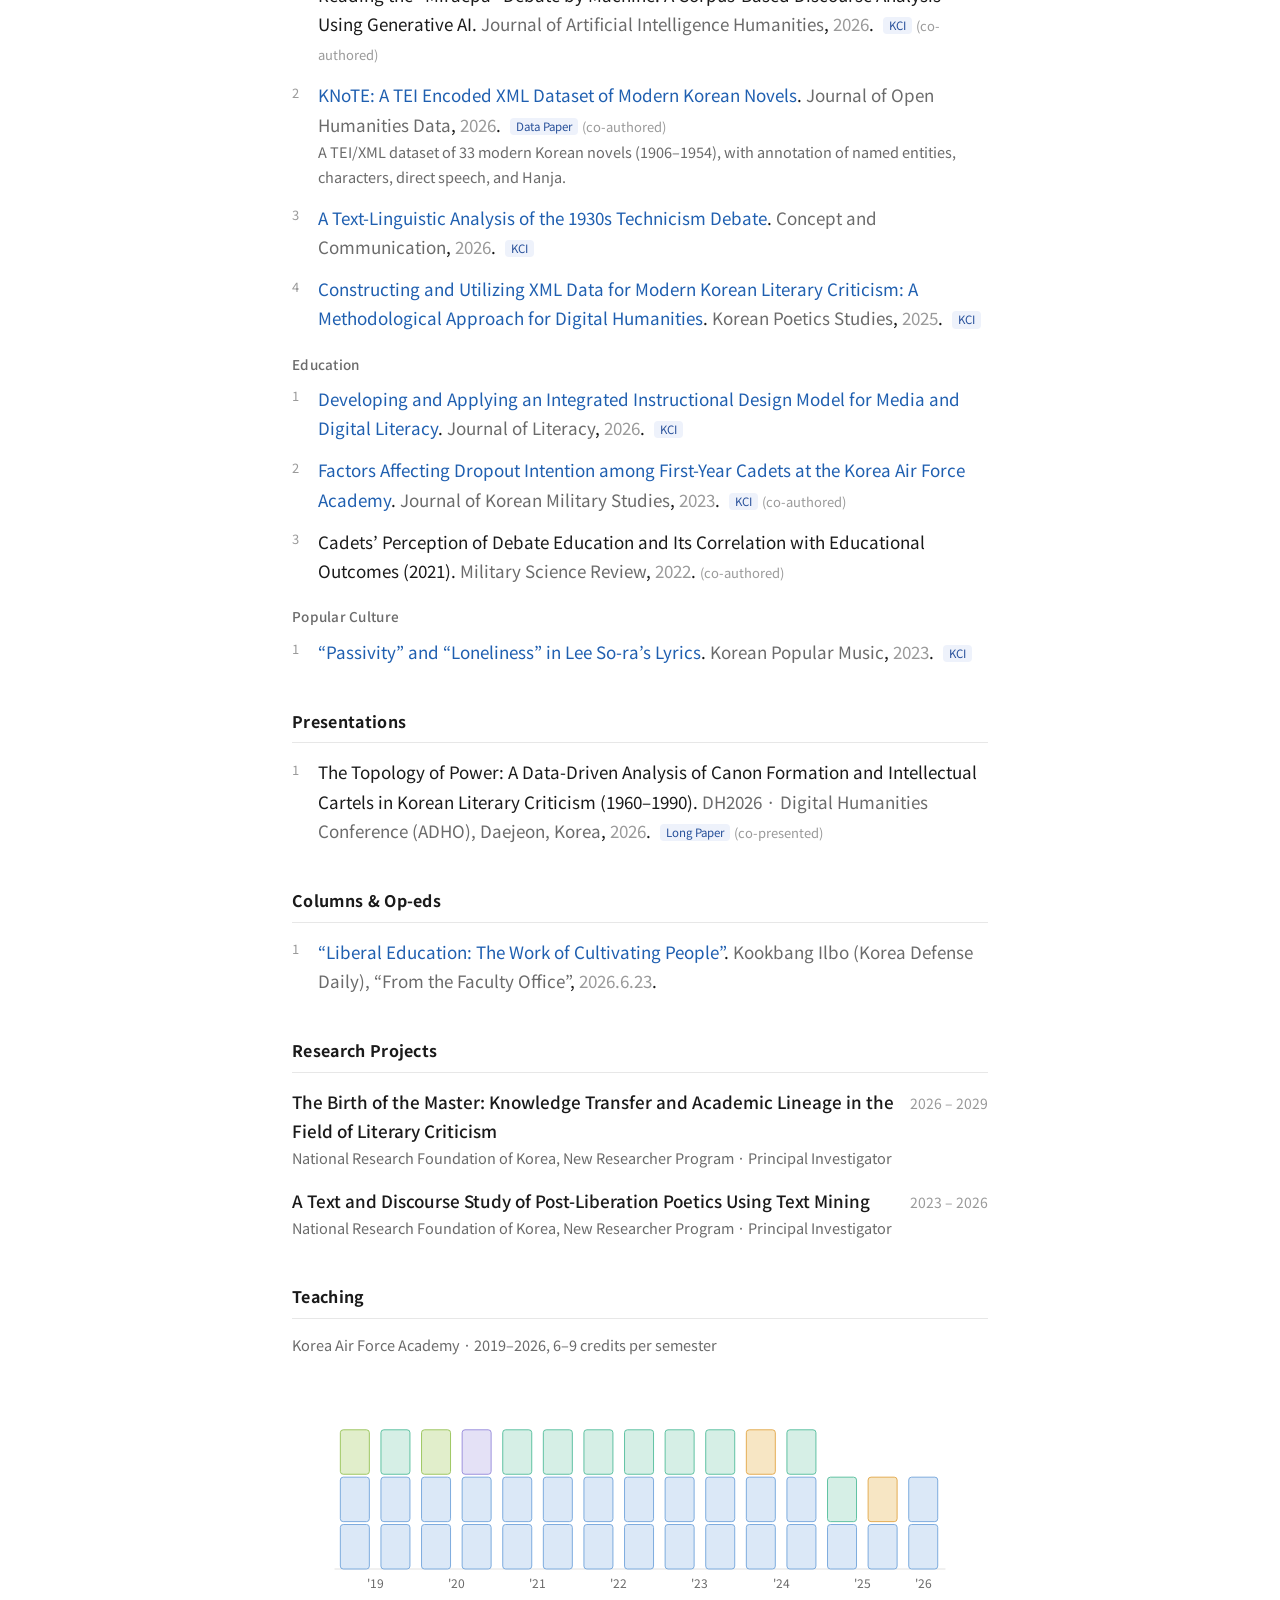
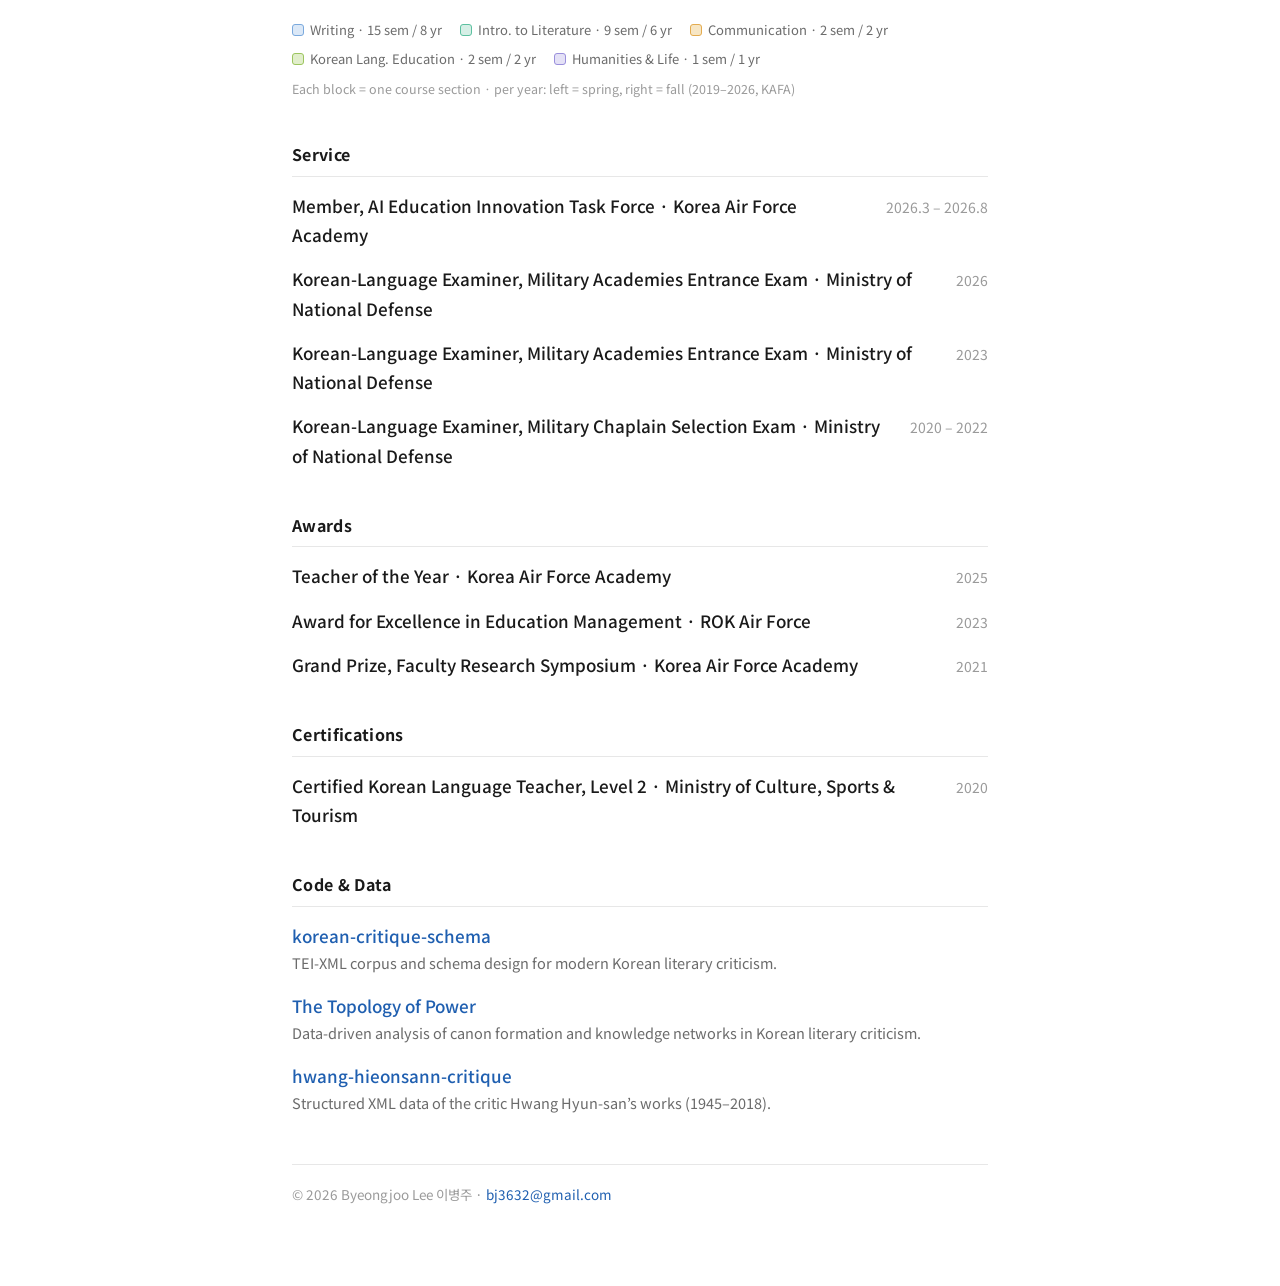
==== commit fc6e072f: "디지털 인문학 논문 순서 조정: KNoTE를 2번으로 (한/영) Co-Authored-By: Claude Opus 4.8 <noreply@anthropic.com>" ====
--- a/en/index.html
+++ b/en/index.html
@@ -91,11 +91,11 @@
 
   <div class="ptype">Digital Humanities</div>
   <ol class="pubs">
+    <li>Reading the “Miraepa” Debate by Machine: A Corpus-Based Discourse Analysis Using Generative AI.
+      <span class="venue">Journal of Artificial Intelligence Humanities</span>, <span class="yr">2026</span>. <span class="badge">KCI</span> <span class="co">(co-authored)</span></li>
     <li><a href="https://doi.org/10.5334/johd.590" target="_blank" rel="noopener">KNoTE: A TEI Encoded XML Dataset of Modern Korean Novels</a>.
       <span class="venue">Journal of Open Humanities Data</span>, <span class="yr">2026</span>. <span class="badge">Data Paper</span> <span class="co">(co-authored)</span>
       <div class="sub">A TEI/XML dataset of 33 modern Korean novels (1906–1954), with annotation of named entities, characters, direct speech, and Hanja.</div></li>
-    <li>Reading the “Miraepa” Debate by Machine: A Corpus-Based Discourse Analysis Using Generative AI.
-      <span class="venue">Journal of Artificial Intelligence Humanities</span>, <span class="yr">2026</span>. <span class="badge">KCI</span> <span class="co">(co-authored)</span></li>
     <li><a href="/papers/2026-technicism-debate.pdf" download>A Text-Linguistic Analysis of the 1930s Technicism Debate</a>.
       <span class="venue">Concept and Communication</span>, <span class="yr">2026</span>. <span class="badge">KCI</span></li>
     <li><a href="/papers/2025-xml-criticism.pdf" download>Constructing and Utilizing XML Data for Modern Korean Literary Criticism: A Methodological Approach for Digital Humanities</a>.
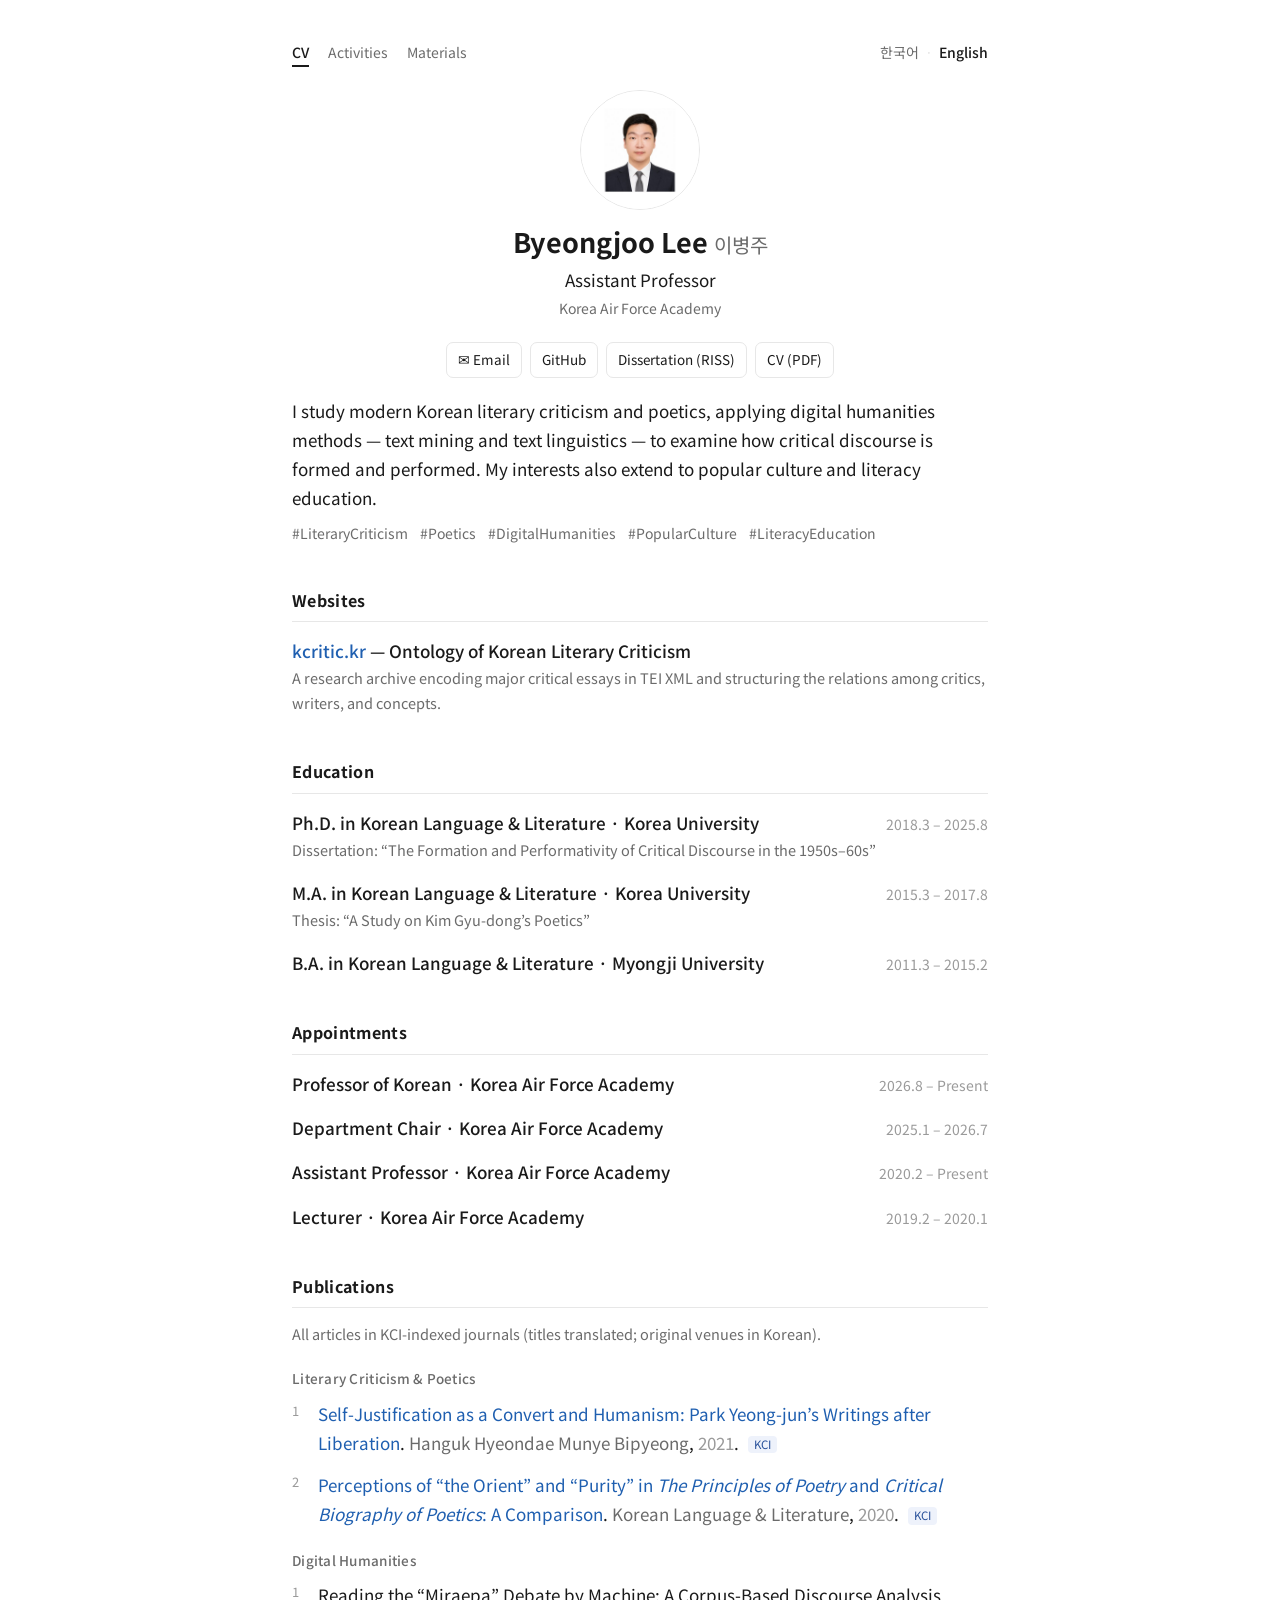
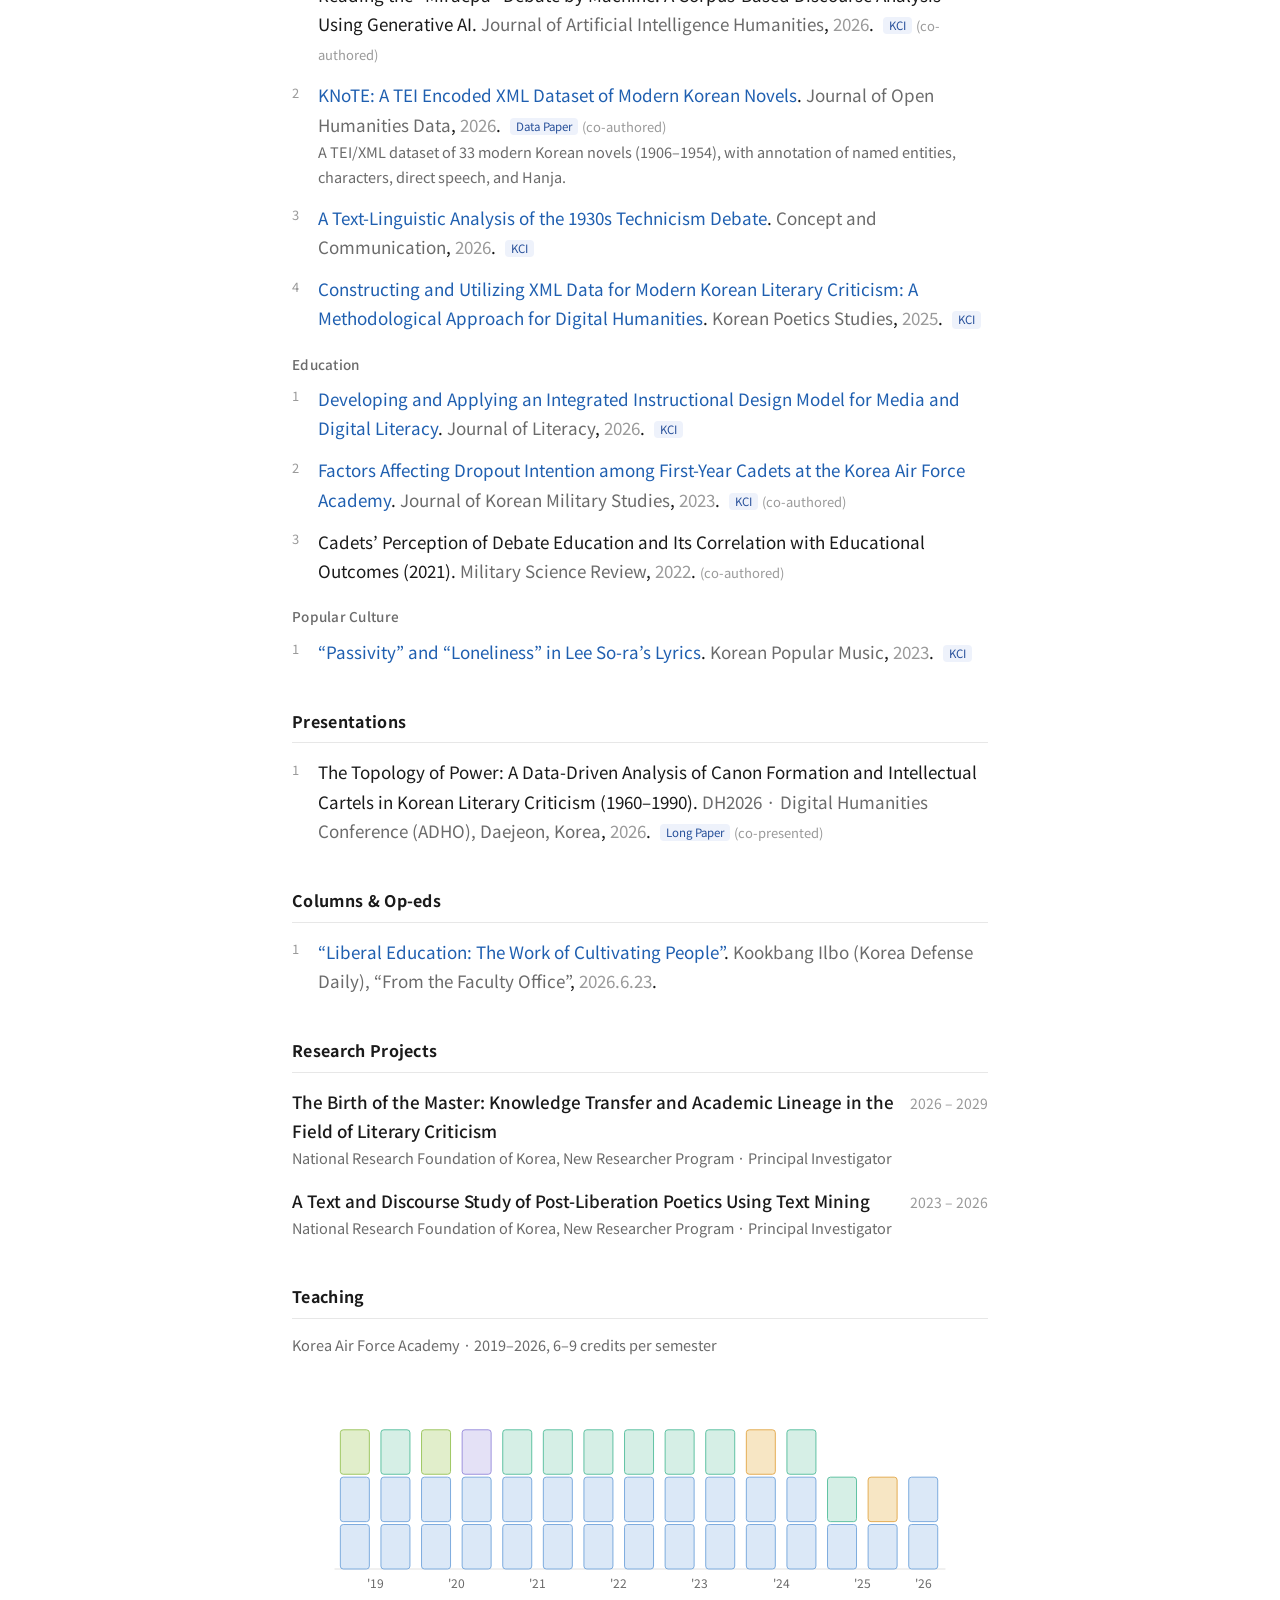
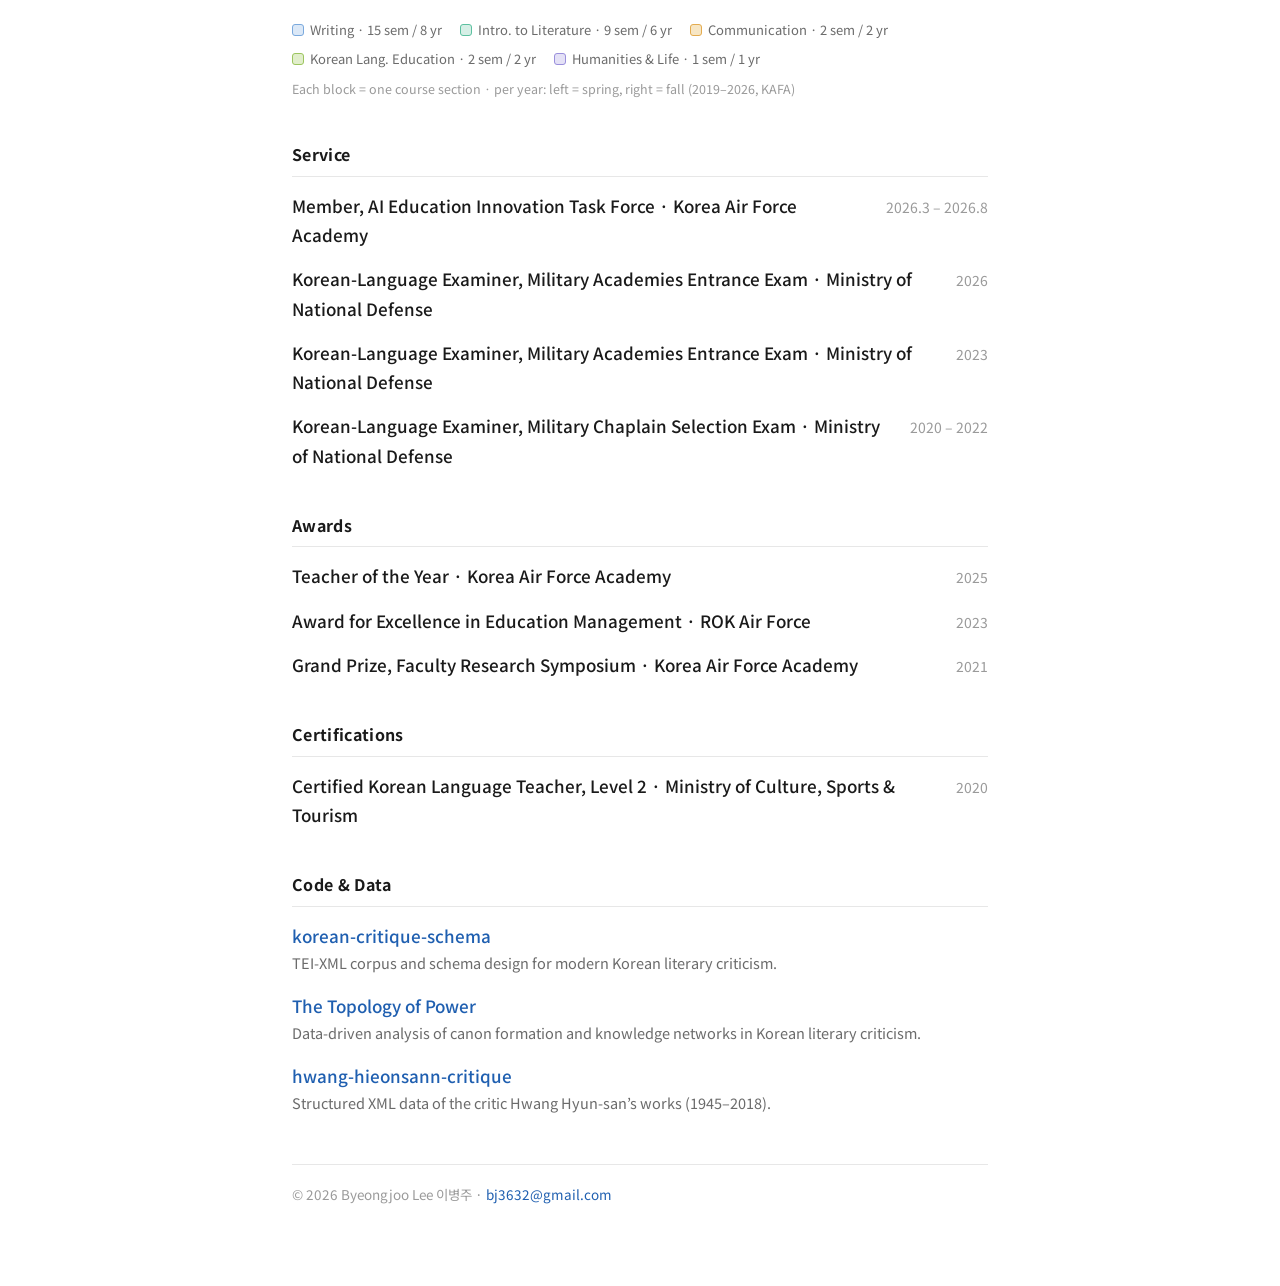
==== commit f23a5b16: "교육자료 탭 신설 및 미디어·디지털 리터러시 교재 추가 (한/영) - education.html / en/education.html 생성 (위키독스 전자책 '미디어·디지털 리터러시" ====
--- a/en/index.html
+++ b/en/index.html
@@ -17,6 +17,7 @@
     <nav class="tabs">
       <a class="on" href="/en/">CV</a>
       <a href="/en/gallery.html">Activities</a>
+      <a href="/en/education.html">Materials</a>
     </nav>
     <div class="lang"><a href="/">한국어</a><span class="sep">·</span><span class="on">English</span></div>
   </div>
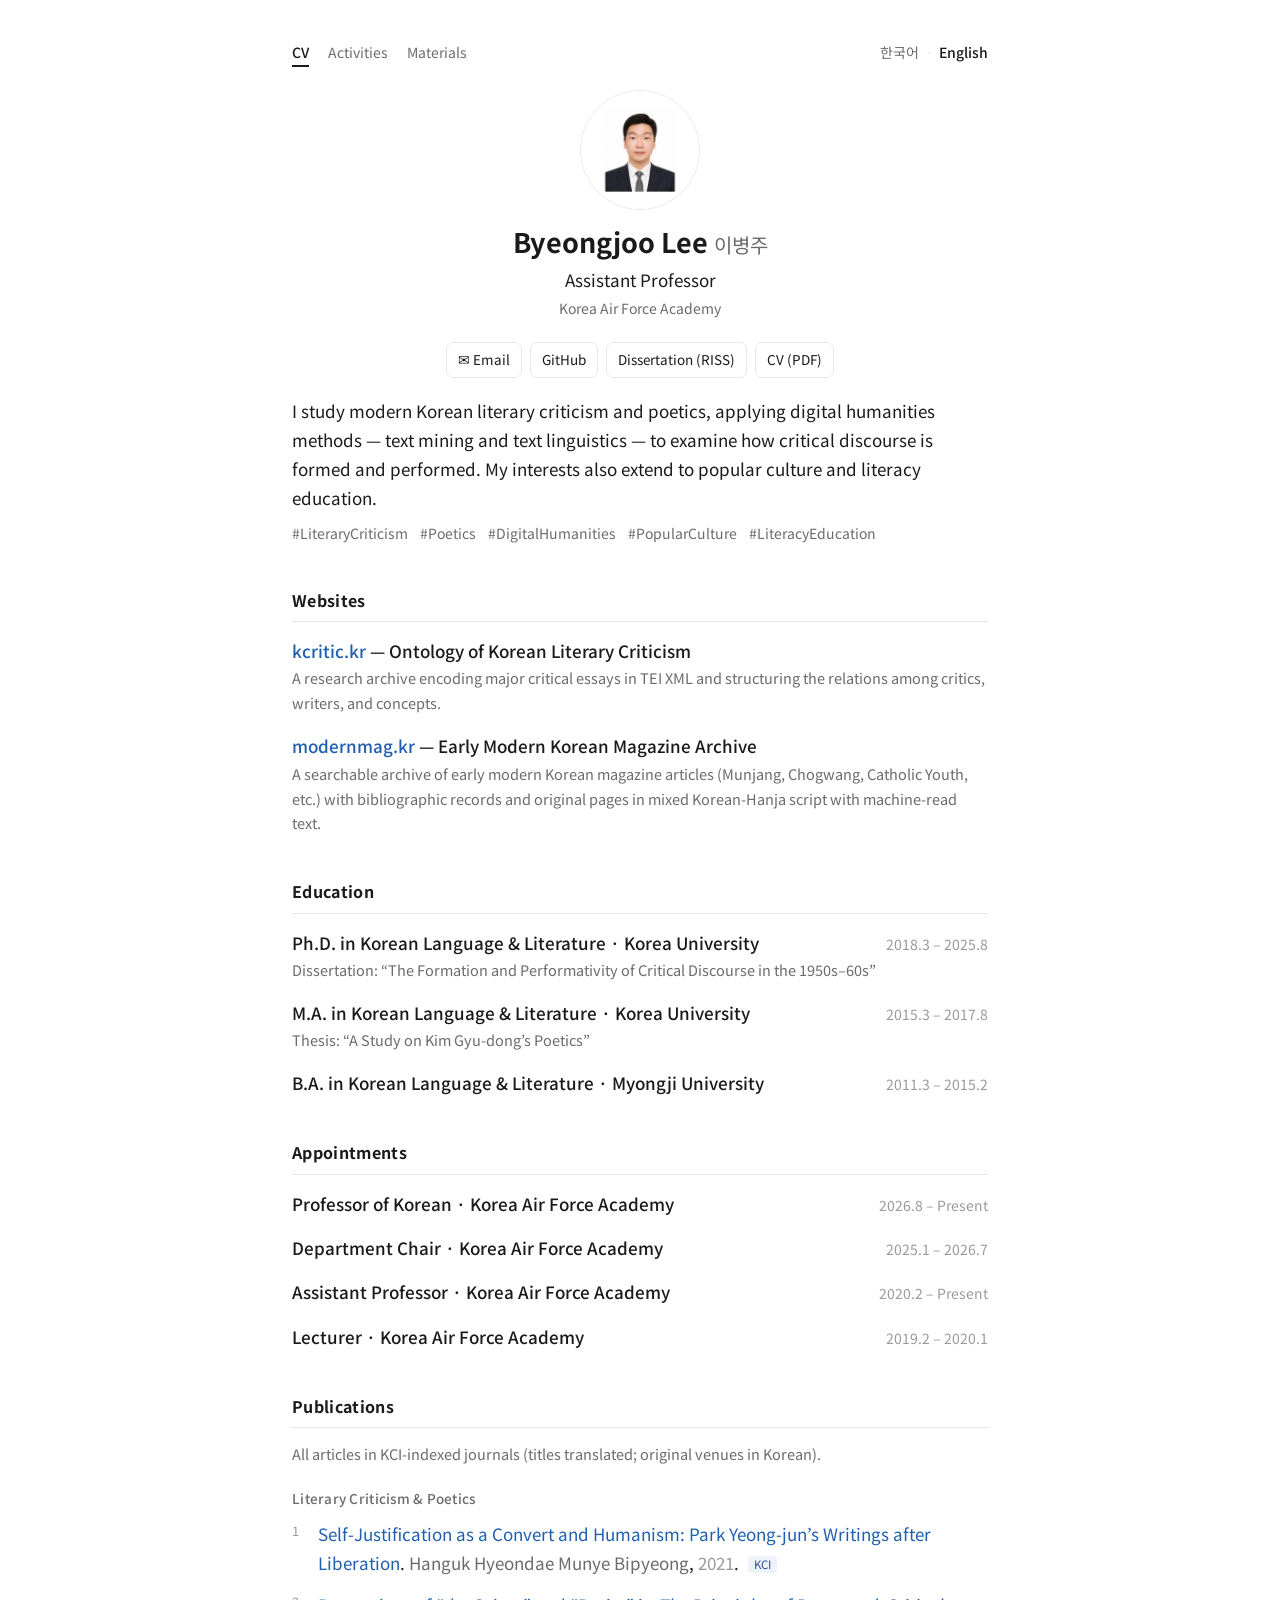
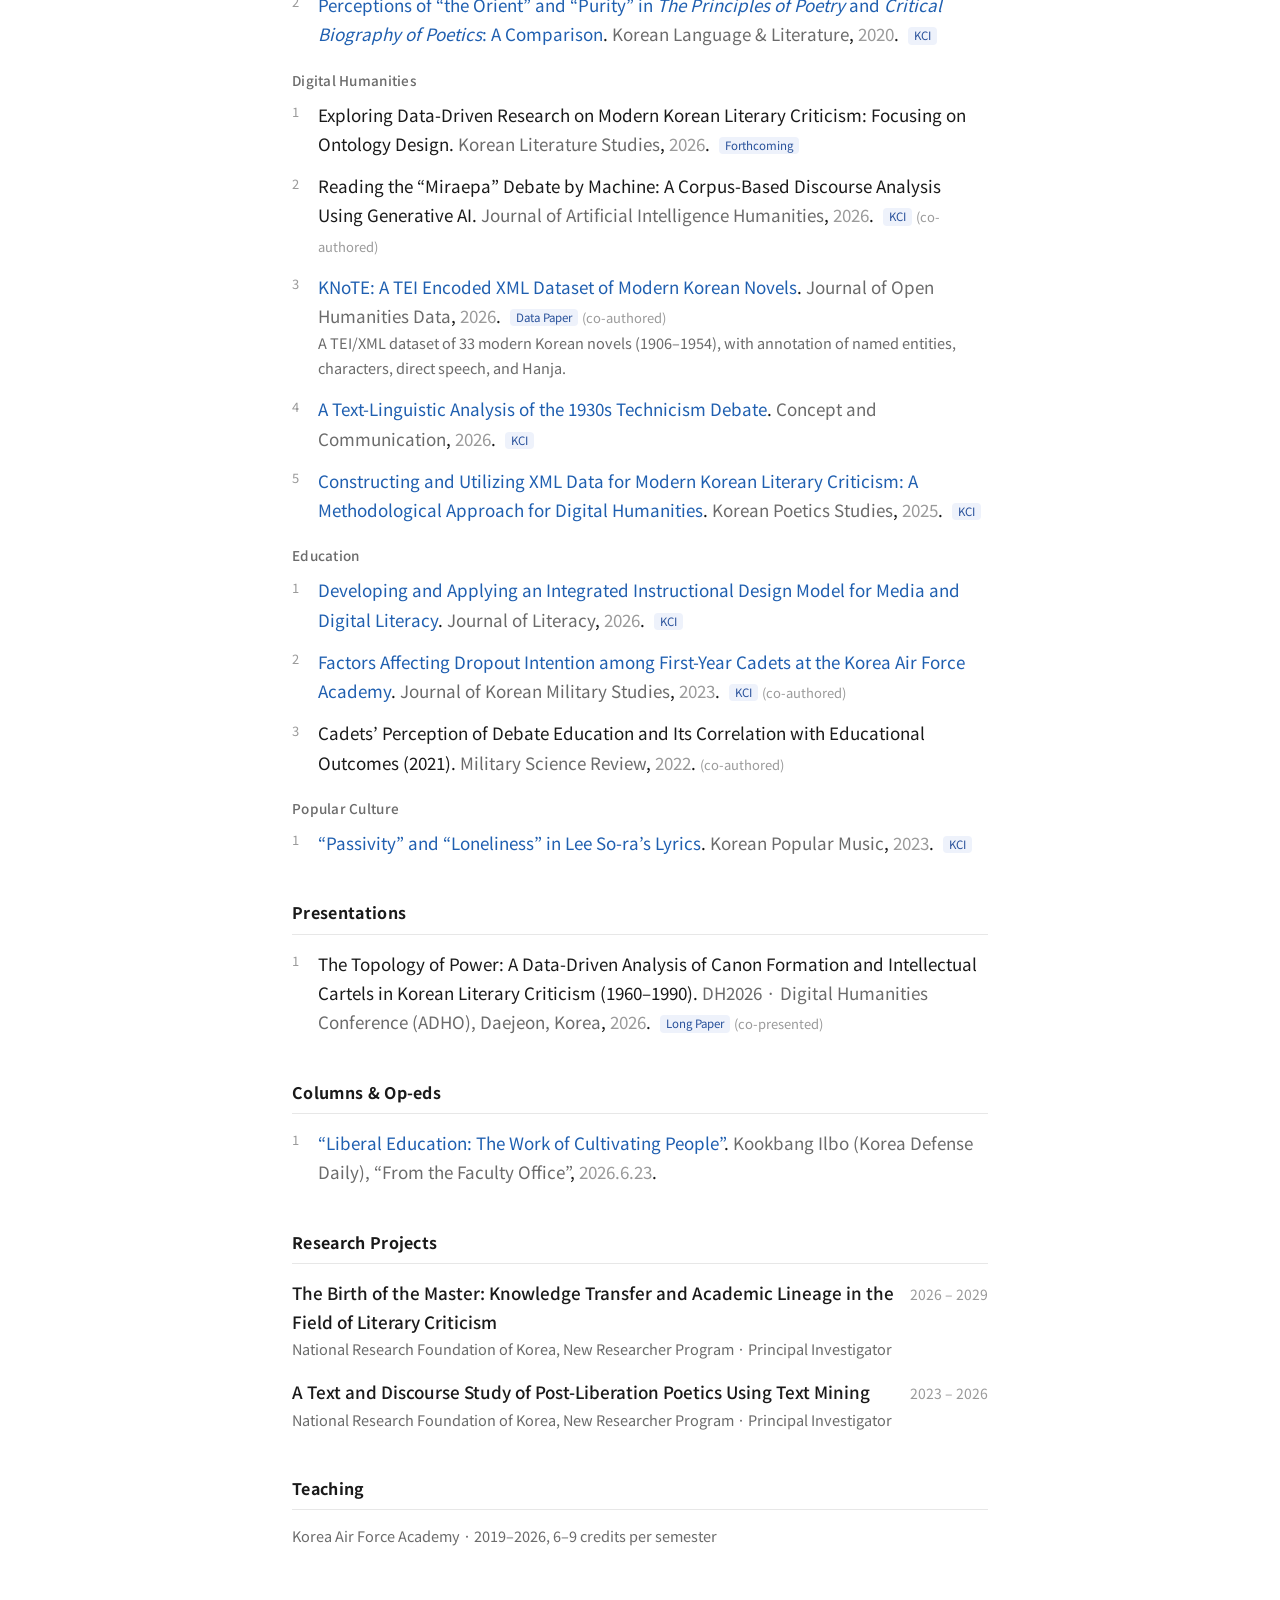
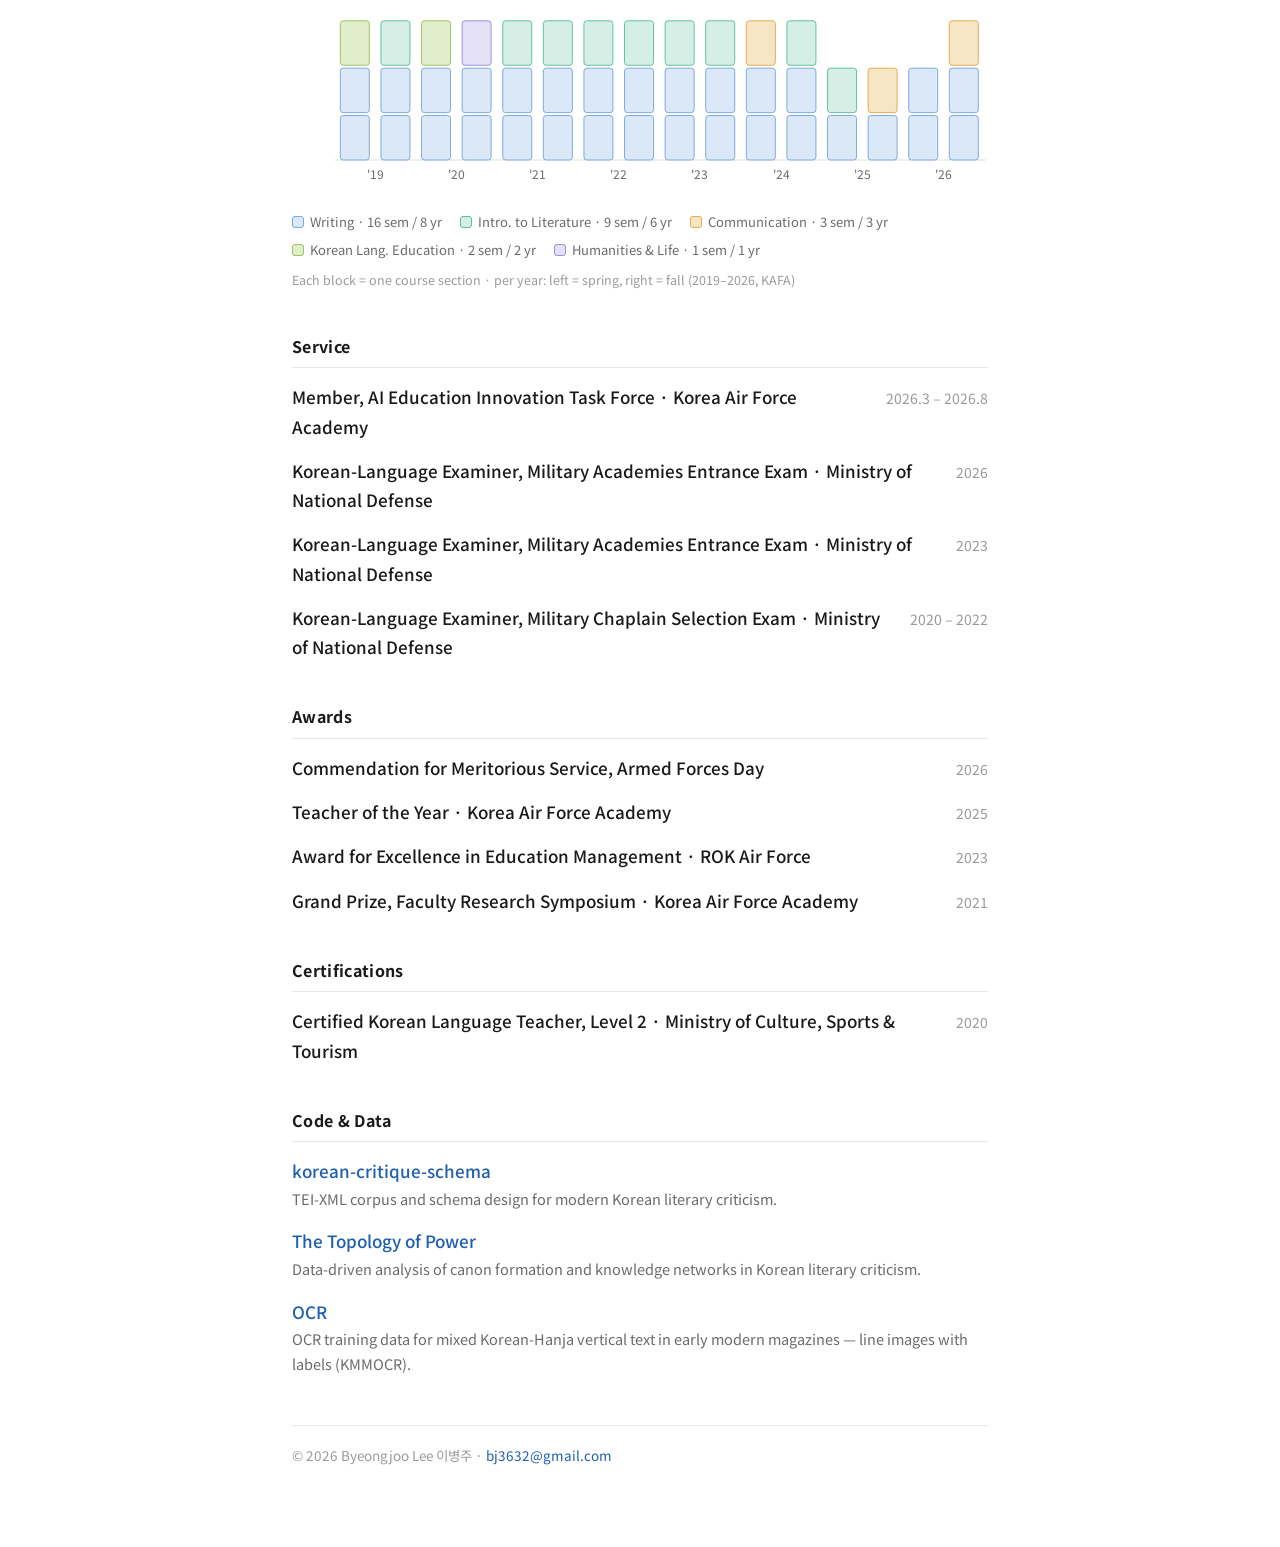
==== commit a39ea4a2: "이력 갱신: 신규 논문·표창·강의 반영 및 사이트 링크 정비 (한/영) - Publications(디지털 인문학): 「데이터 기반 한국 현대문학비평 연구의 탐색 — 온톨로지 설계를" ====
--- a/en/index.html
+++ b/en/index.html
@@ -51,6 +51,10 @@
     <div class="row"><span class="t"><a href="https://kcritic.kr/" target="_blank" rel="noopener">kcritic.kr</a> — Ontology of Korean Literary Criticism</span></div>
     <div class="sub">A research archive encoding major critical essays in TEI XML and structuring the relations among critics, writers, and concepts.</div>
   </div>
+  <div class="entry">
+    <div class="row"><span class="t"><a href="https://modernmag.kr/" target="_blank" rel="noopener">modernmag.kr</a> — Early Modern Korean Magazine Archive</span></div>
+    <div class="sub">A searchable archive of early modern Korean magazine articles (Munjang, Chogwang, Catholic Youth, etc.) with bibliographic records and original pages in mixed Korean-Hanja script with machine-read text.</div>
+  </div>
 
   <h2>Education</h2>
   <div class="entry">
@@ -92,6 +96,8 @@
 
   <div class="ptype">Digital Humanities</div>
   <ol class="pubs">
+    <li>Exploring Data-Driven Research on Modern Korean Literary Criticism: Focusing on Ontology Design.
+      <span class="venue">Korean Literature Studies</span>, <span class="yr">2026</span>. <span class="badge">Forthcoming</span></li>
     <li>Reading the “Miraepa” Debate by Machine: A Corpus-Based Discourse Analysis Using Generative AI.
       <span class="venue">Journal of Artificial Intelligence Humanities</span>, <span class="yr">2026</span>. <span class="badge">KCI</span> <span class="co">(co-authored)</span></li>
     <li><a href="https://doi.org/10.5334/johd.590" target="_blank" rel="noopener">KNoTE: A TEI Encoded XML Dataset of Modern Korean Novels</a>.
@@ -161,6 +167,9 @@
 
   <h2>Awards</h2>
   <div class="entry">
+    <div class="row"><span class="t">Commendation for Meritorious Service, Armed Forces Day</span><span class="d">2026</span></div>
+  </div>
+  <div class="entry">
     <div class="row"><span class="t">Teacher of the Year · Korea Air Force Academy</span><span class="d">2025</span></div>
   </div>
   <div class="entry">
@@ -185,8 +194,8 @@
     <div class="sub">Data-driven analysis of canon formation and knowledge networks in Korean literary criticism.</div>
   </div>
   <div class="entry">
-    <div class="row"><span class="t"><a href="https://github.com/ByeongjooLee/hwang-hieonsann-critique" target="_blank" rel="noopener">hwang-hieonsann-critique</a></span></div>
-    <div class="sub">Structured XML data of the critic Hwang Hyun-san’s works (1945–2018).</div>
+    <div class="row"><span class="t"><a href="https://github.com/ByeongjooLee/OCR" target="_blank" rel="noopener">OCR</a></span></div>
+    <div class="sub">OCR training data for mixed Korean-Hanja vertical text in early modern magazines — line images with labels (KMMOCR).</div>
   </div>
 
   <footer>
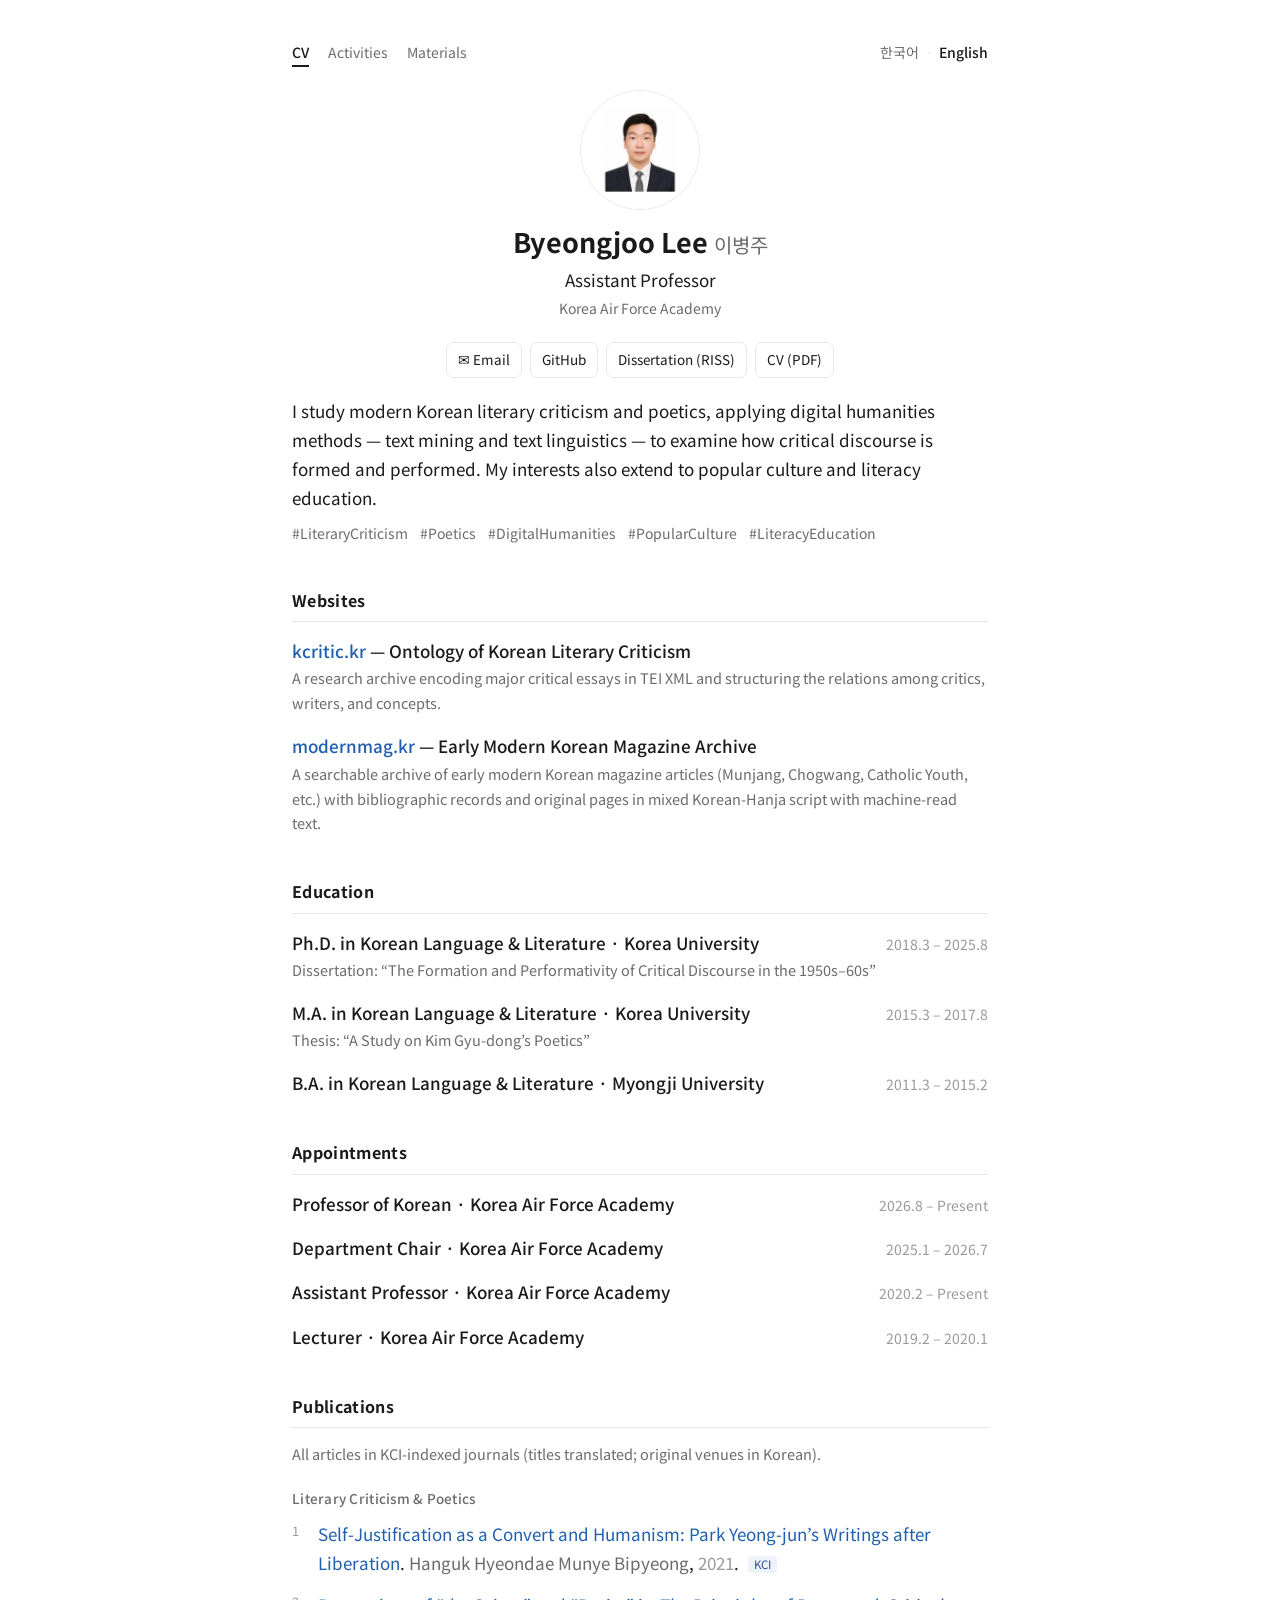
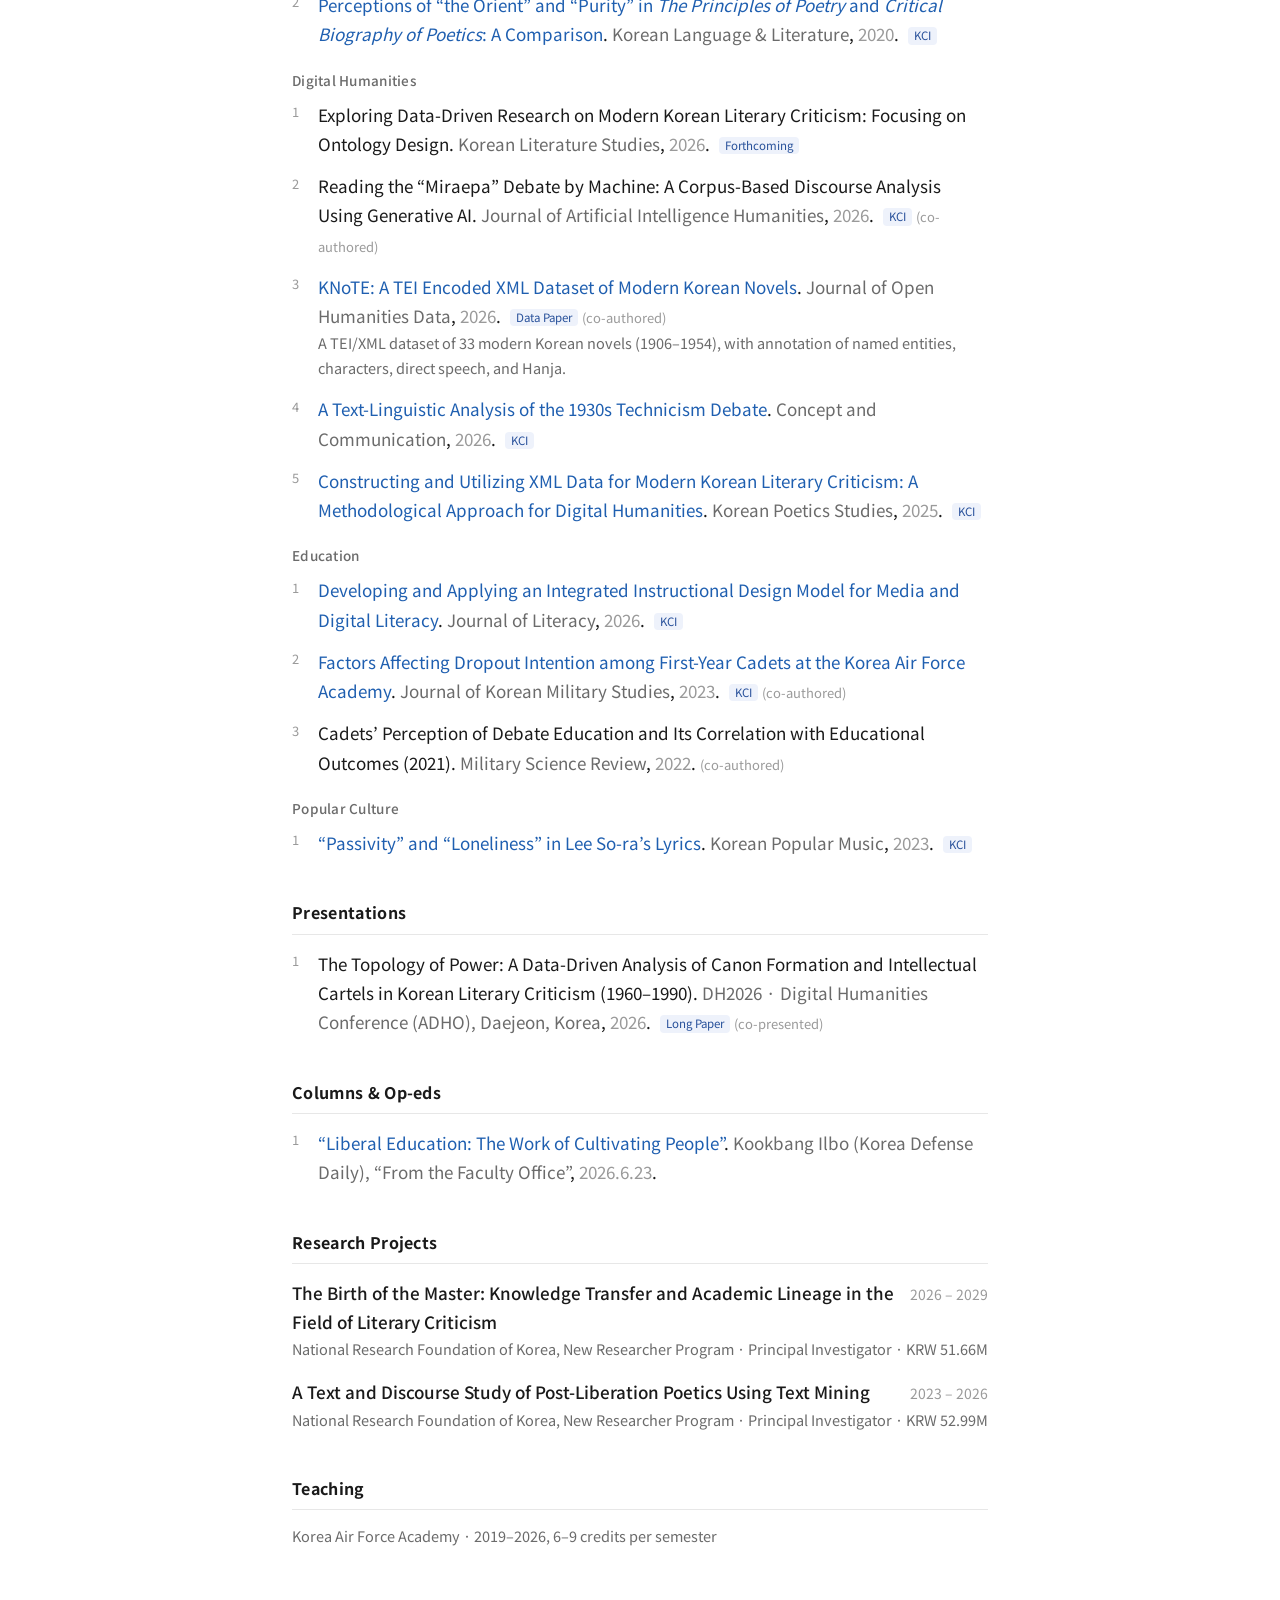
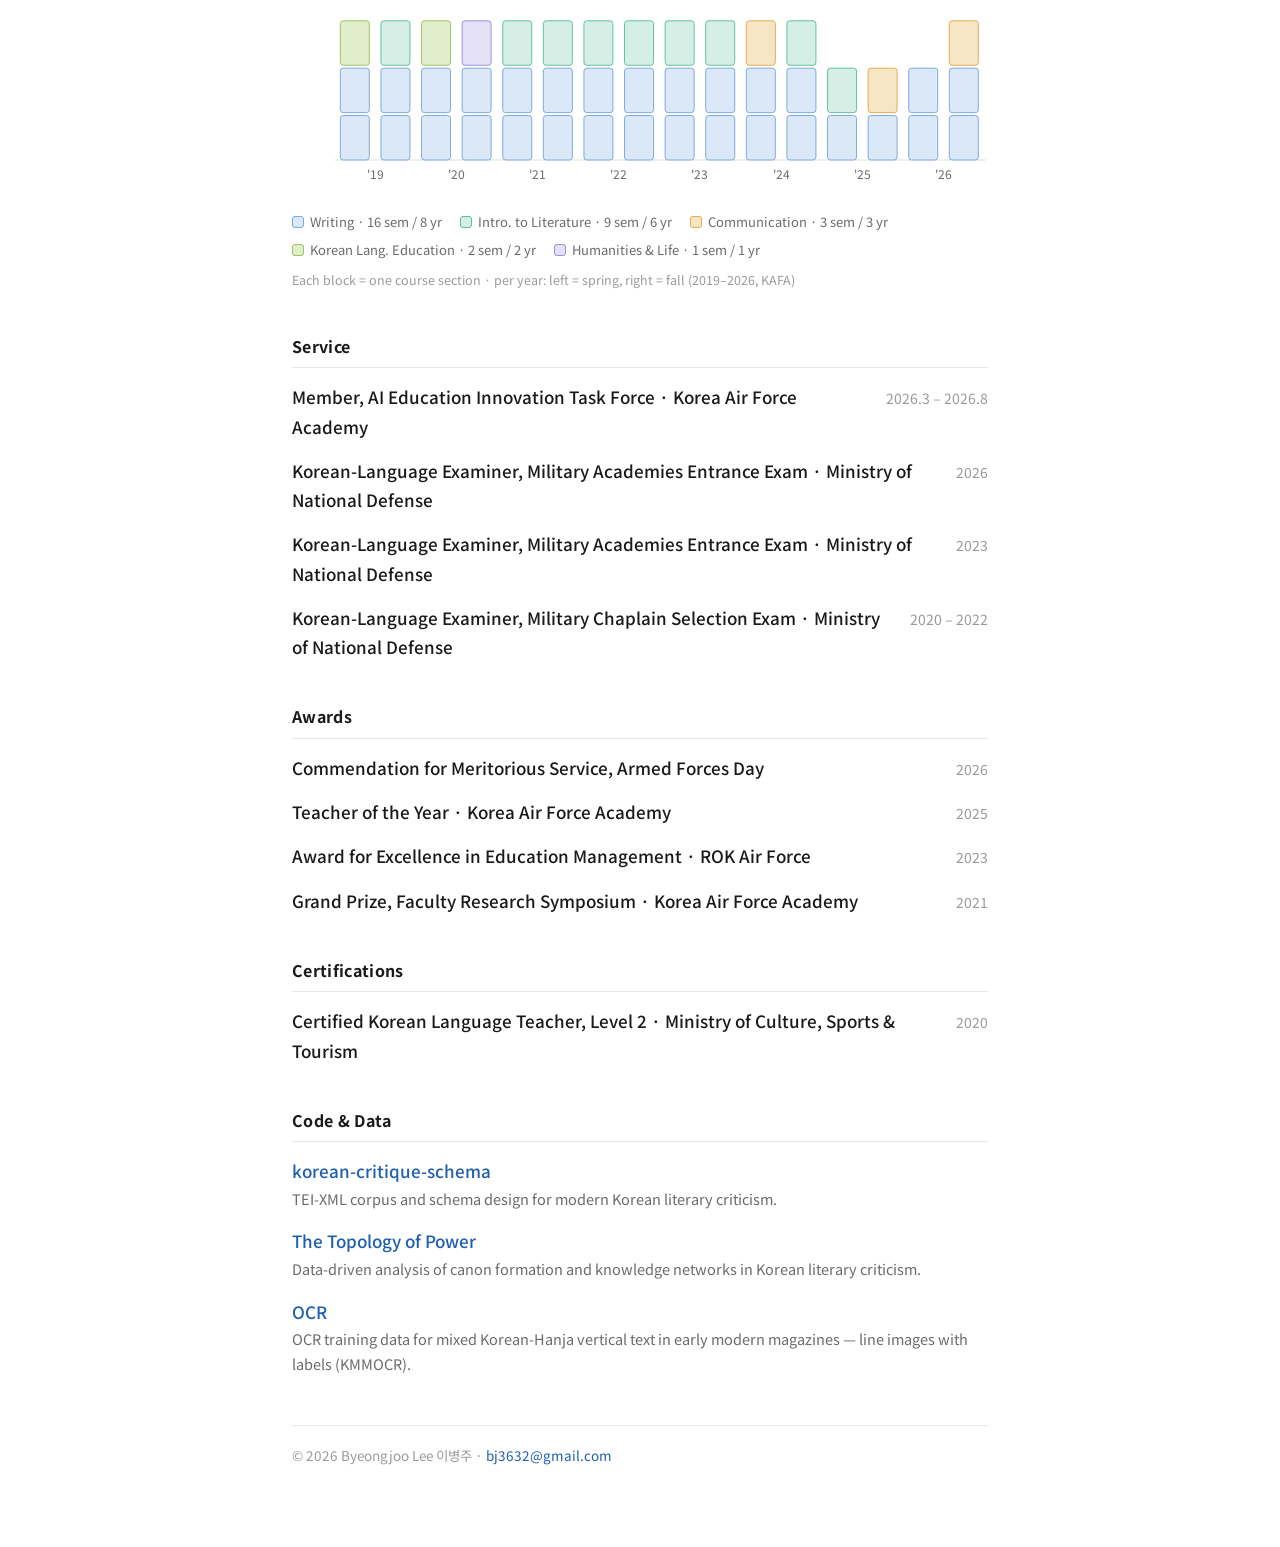
==== commit afe9a3a4: "Research Projects에 연구비 금액 표기 추가 (한/영) - 대가(大家)의 탄생 (2026–2029): 5,166만원 - 텍스트 마이닝을 활용한 해방 후 시론 연구 (2" ====
--- a/en/index.html
+++ b/en/index.html
@@ -140,11 +140,11 @@
   <h2>Research Projects</h2>
   <div class="entry">
     <div class="row"><span class="t">The Birth of the Master: Knowledge Transfer and Academic Lineage in the Field of Literary Criticism</span><span class="d">2026 – 2029</span></div>
-    <div class="sub">National Research Foundation of Korea, New Researcher Program · Principal Investigator</div>
+    <div class="sub">National Research Foundation of Korea, New Researcher Program · Principal Investigator · KRW 51.66M</div>
   </div>
   <div class="entry">
     <div class="row"><span class="t">A Text and Discourse Study of Post-Liberation Poetics Using Text Mining</span><span class="d">2023 – 2026</span></div>
-    <div class="sub">National Research Foundation of Korea, New Researcher Program · Principal Investigator</div>
+    <div class="sub">National Research Foundation of Korea, New Researcher Program · Principal Investigator · KRW 52.99M</div>
   </div>
 
   <h2>Teaching</h2>
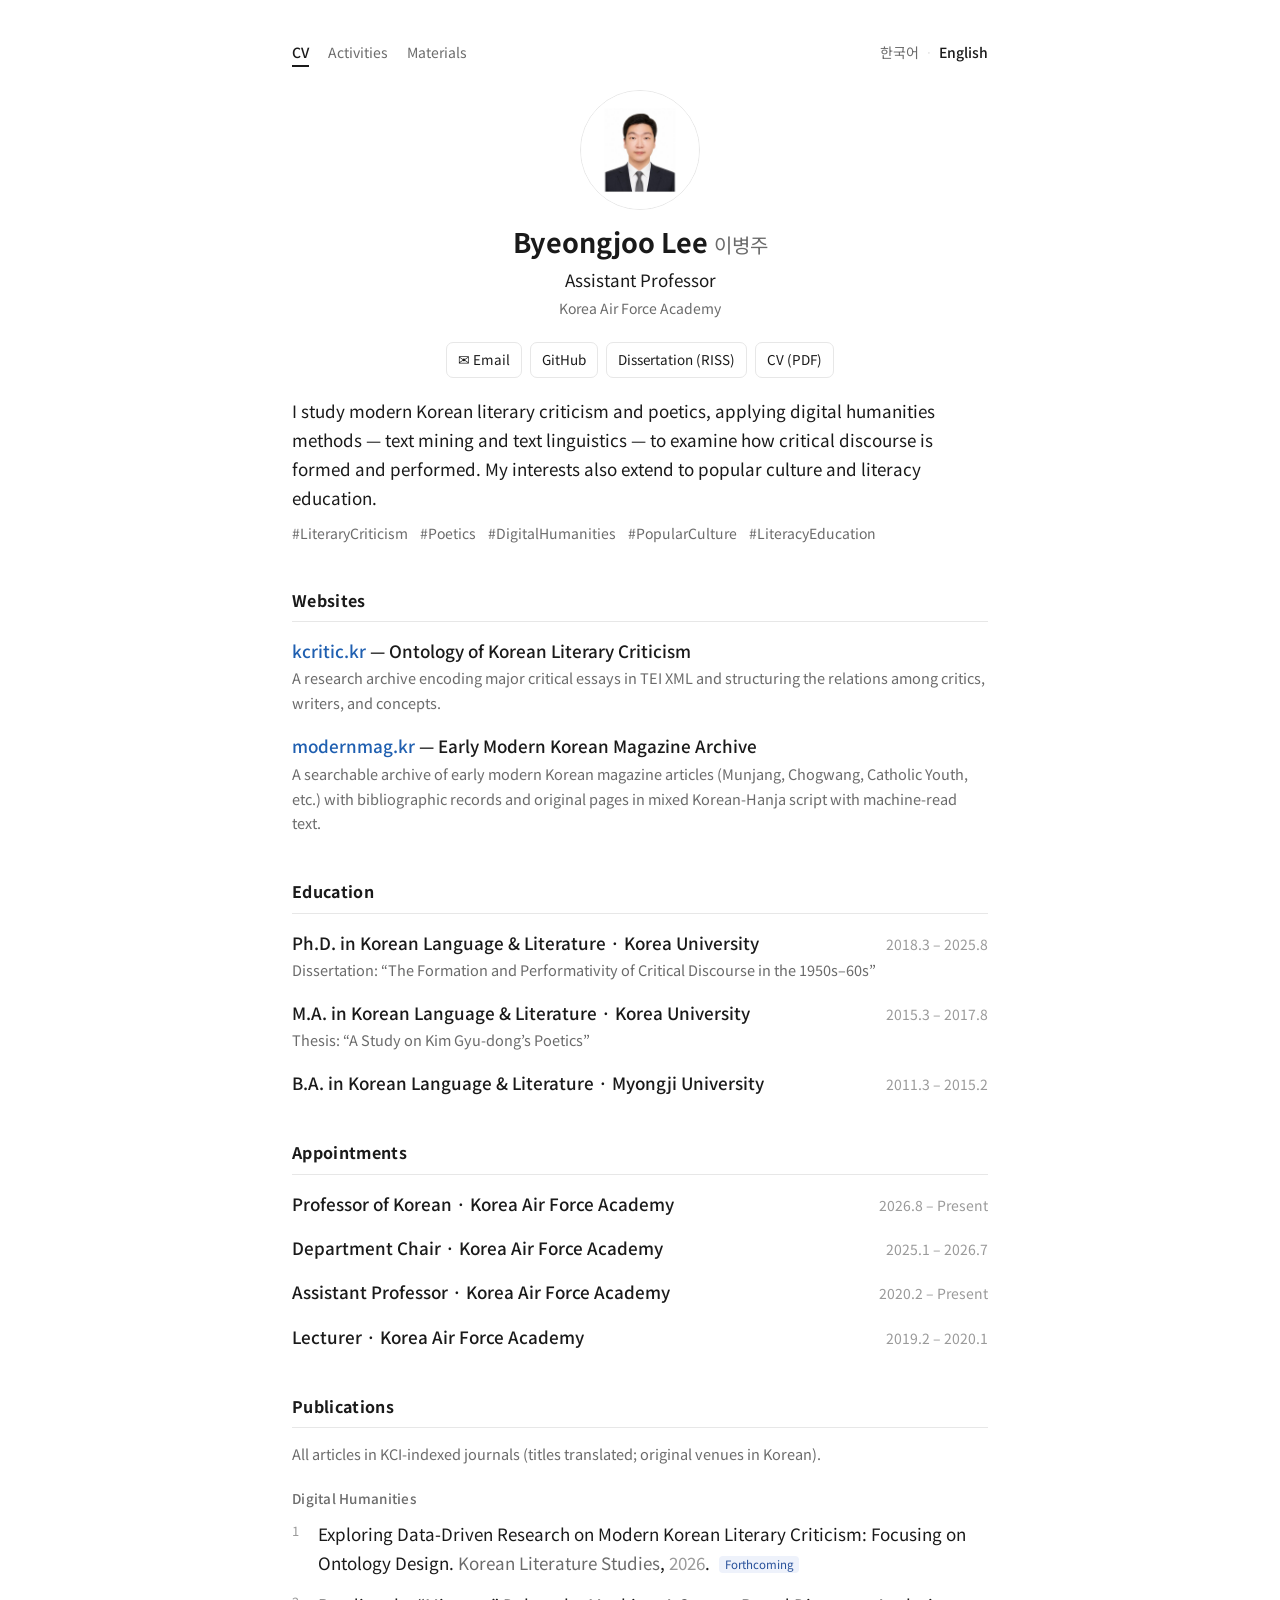
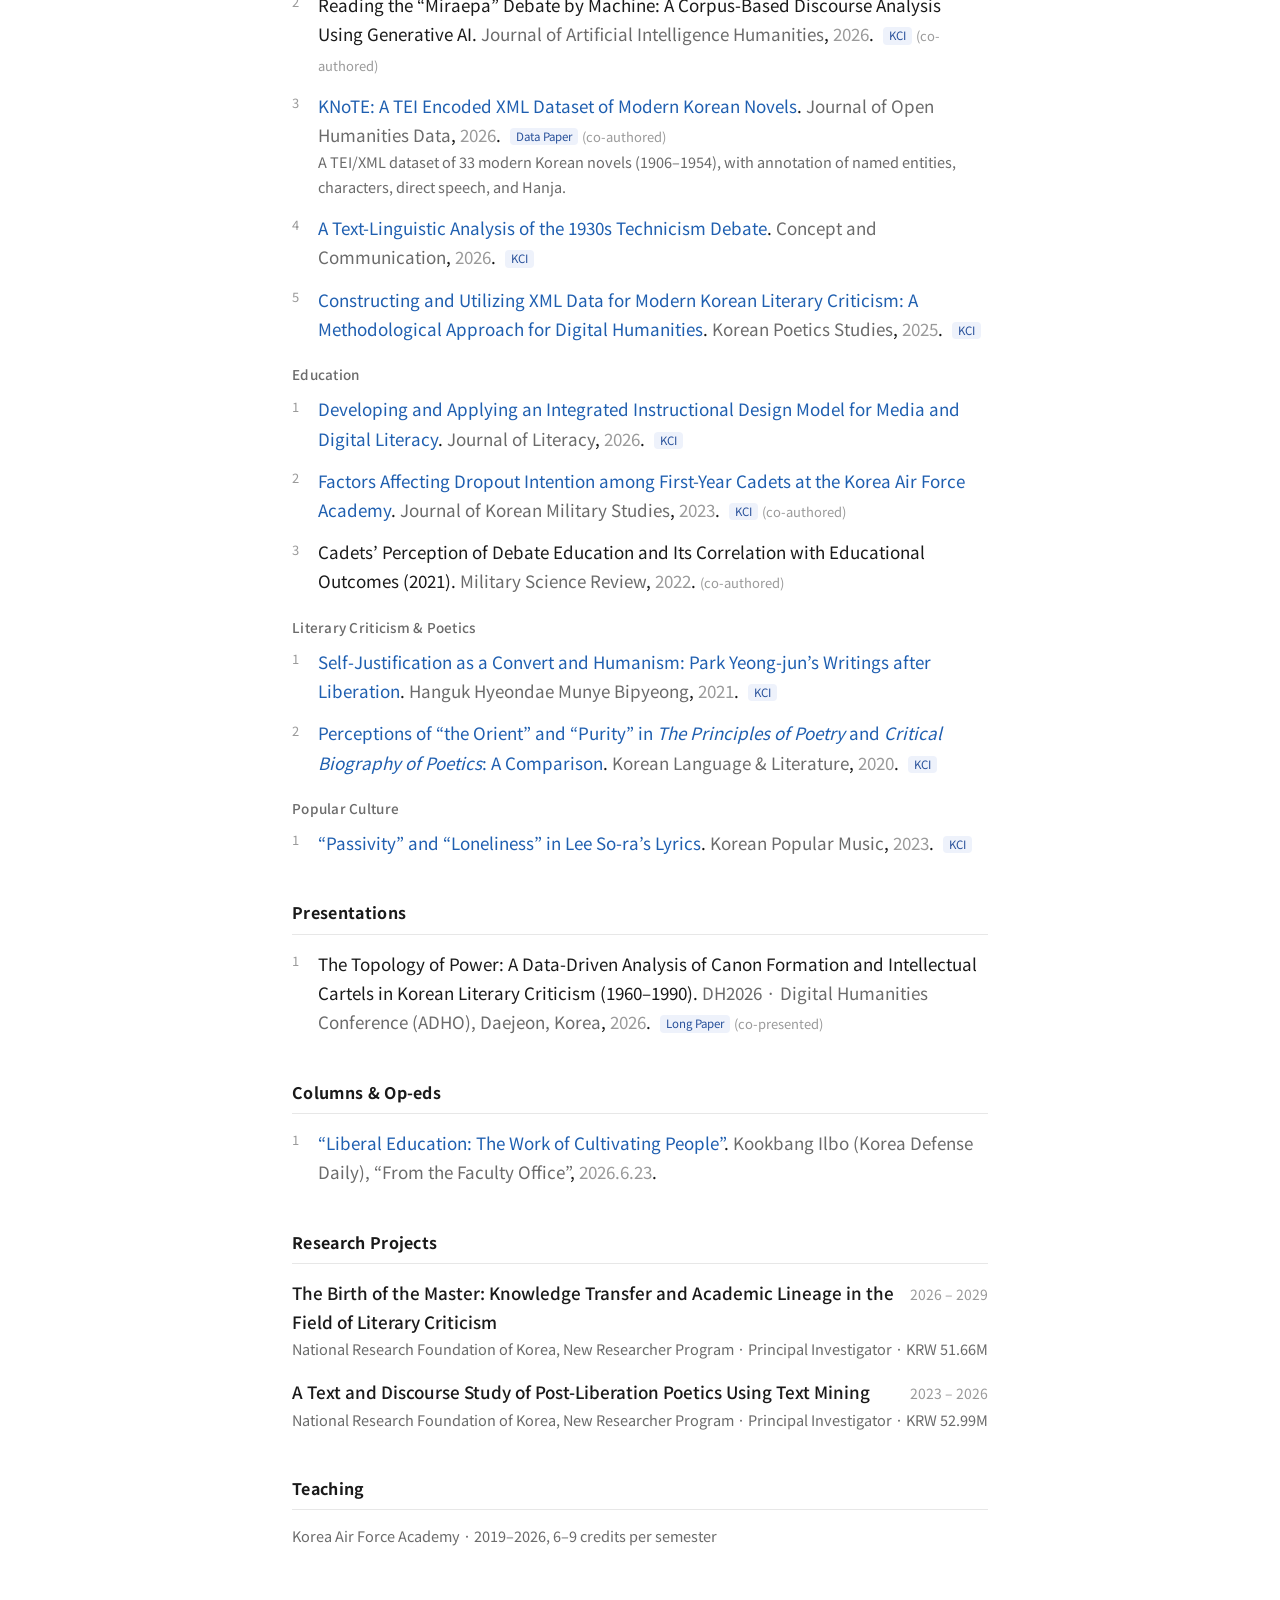
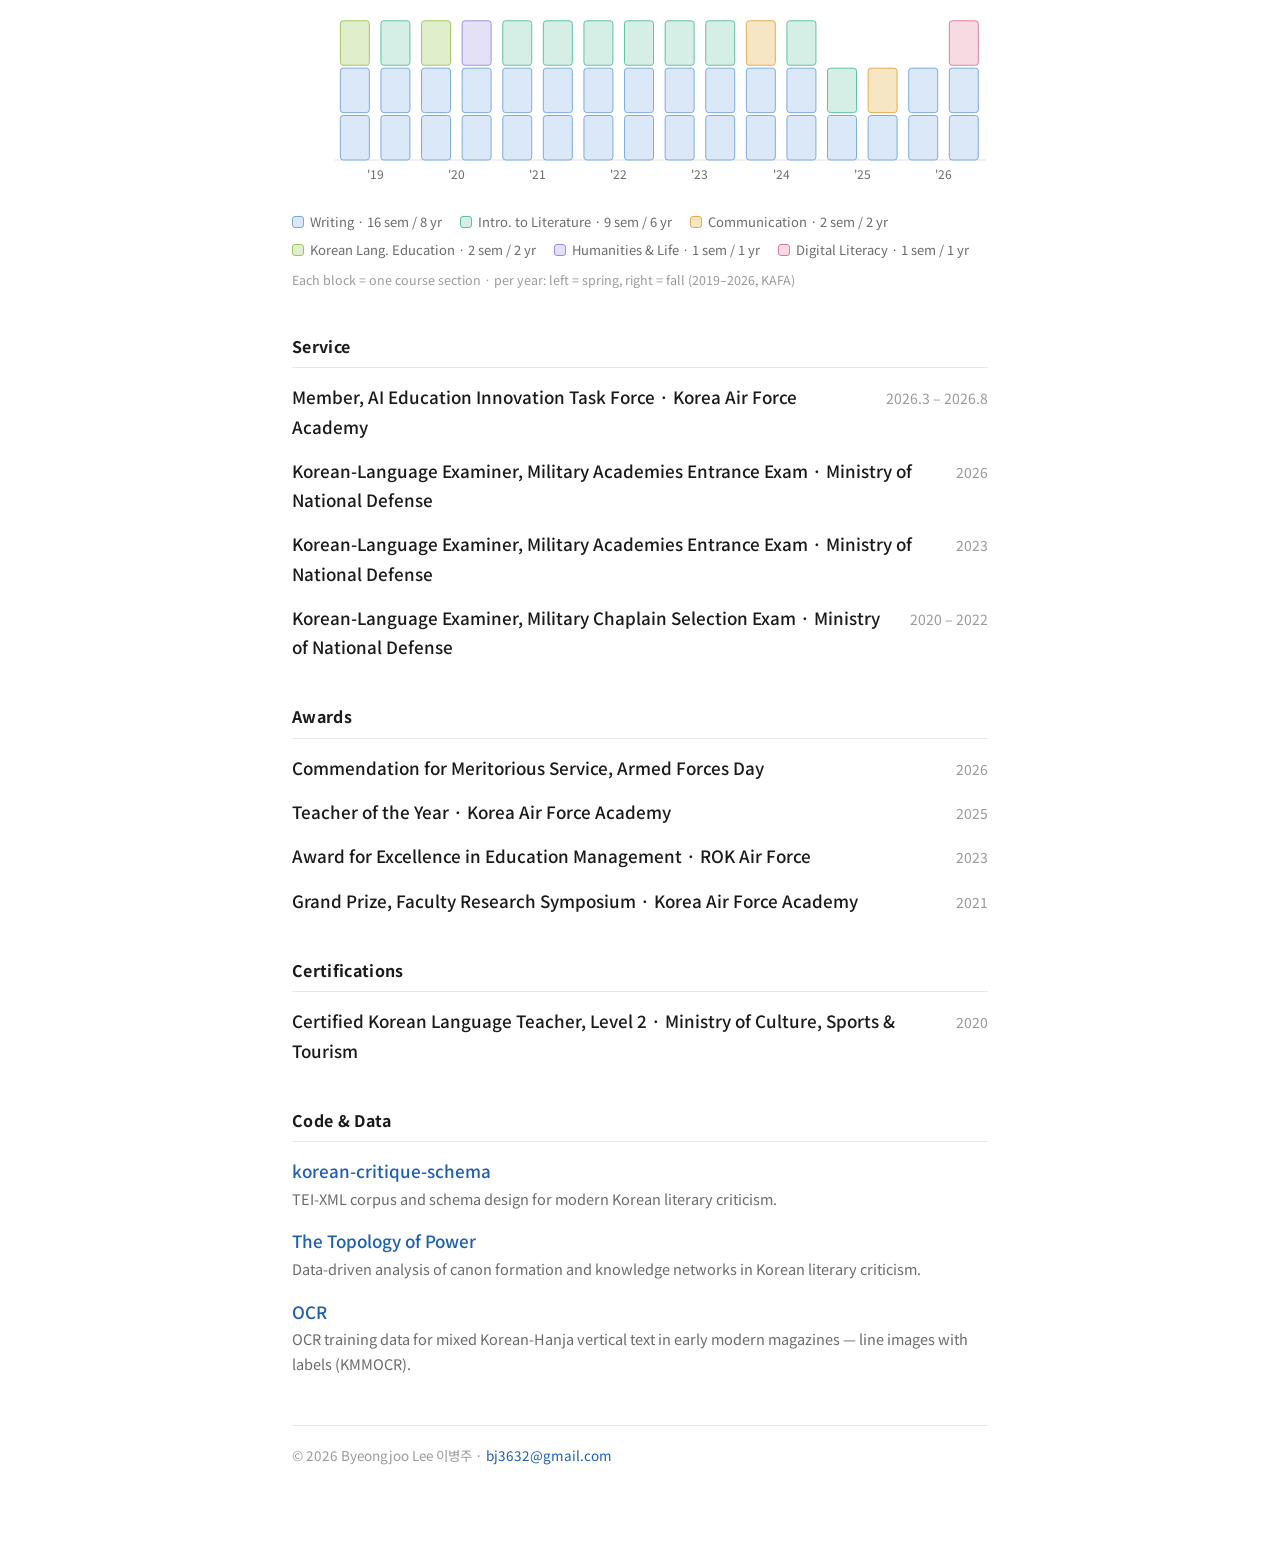
==== commit e4db419e: "강의 분류 수정 및 Publications 순서 조정 (한/영) - Teaching: 디지털리터러시를 커뮤니케이션에서 분리해 별도 범주 신설 (2026-2학기) - Publicat" ====
--- a/en/index.html
+++ b/en/index.html
@@ -86,14 +86,6 @@
   <h2>Publications</h2>
   <p class="sub" style="margin:0 0 4px;">All articles in KCI-indexed journals (titles translated; original venues in Korean).</p>
 
-  <div class="ptype">Literary Criticism &amp; Poetics</div>
-  <ol class="pubs">
-    <li><a href="/papers/2021-park-yeongjun-humanism.pdf" download>Self-Justification as a Convert and Humanism: Park Yeong-jun’s Writings after Liberation</a>.
-      <span class="venue">Hanguk Hyeondae Munye Bipyeong</span>, <span class="yr">2021</span>. <span class="badge">KCI</span></li>
-    <li><a href="/papers/2020-orient-purity.pdf" download>Perceptions of “the Orient” and “Purity” in <i>The Principles of Poetry</i> and <i>Critical Biography of Poetics</i>: A Comparison</a>.
-      <span class="venue">Korean Language &amp; Literature</span>, <span class="yr">2020</span>. <span class="badge">KCI</span></li>
-  </ol>
-
   <div class="ptype">Digital Humanities</div>
   <ol class="pubs">
     <li>Exploring Data-Driven Research on Modern Korean Literary Criticism: Focusing on Ontology Design.
@@ -119,6 +111,14 @@
       <span class="venue">Military Science Review</span>, <span class="yr">2022</span>. <span class="co">(co-authored)</span></li>
   </ol>
 
+  <div class="ptype">Literary Criticism &amp; Poetics</div>
+  <ol class="pubs">
+    <li><a href="/papers/2021-park-yeongjun-humanism.pdf" download>Self-Justification as a Convert and Humanism: Park Yeong-jun’s Writings after Liberation</a>.
+      <span class="venue">Hanguk Hyeondae Munye Bipyeong</span>, <span class="yr">2021</span>. <span class="badge">KCI</span></li>
+    <li><a href="/papers/2020-orient-purity.pdf" download>Perceptions of “the Orient” and “Purity” in <i>The Principles of Poetry</i> and <i>Critical Biography of Poetics</i>: A Comparison</a>.
+      <span class="venue">Korean Language &amp; Literature</span>, <span class="yr">2020</span>. <span class="badge">KCI</span></li>
+  </ol>
+
   <div class="ptype">Popular Culture</div>
   <ol class="pubs">
     <li><a href="/papers/2023-leesora-lyrics.pdf" download>“Passivity” and “Loneliness” in Lee So-ra’s Lyrics</a>.
